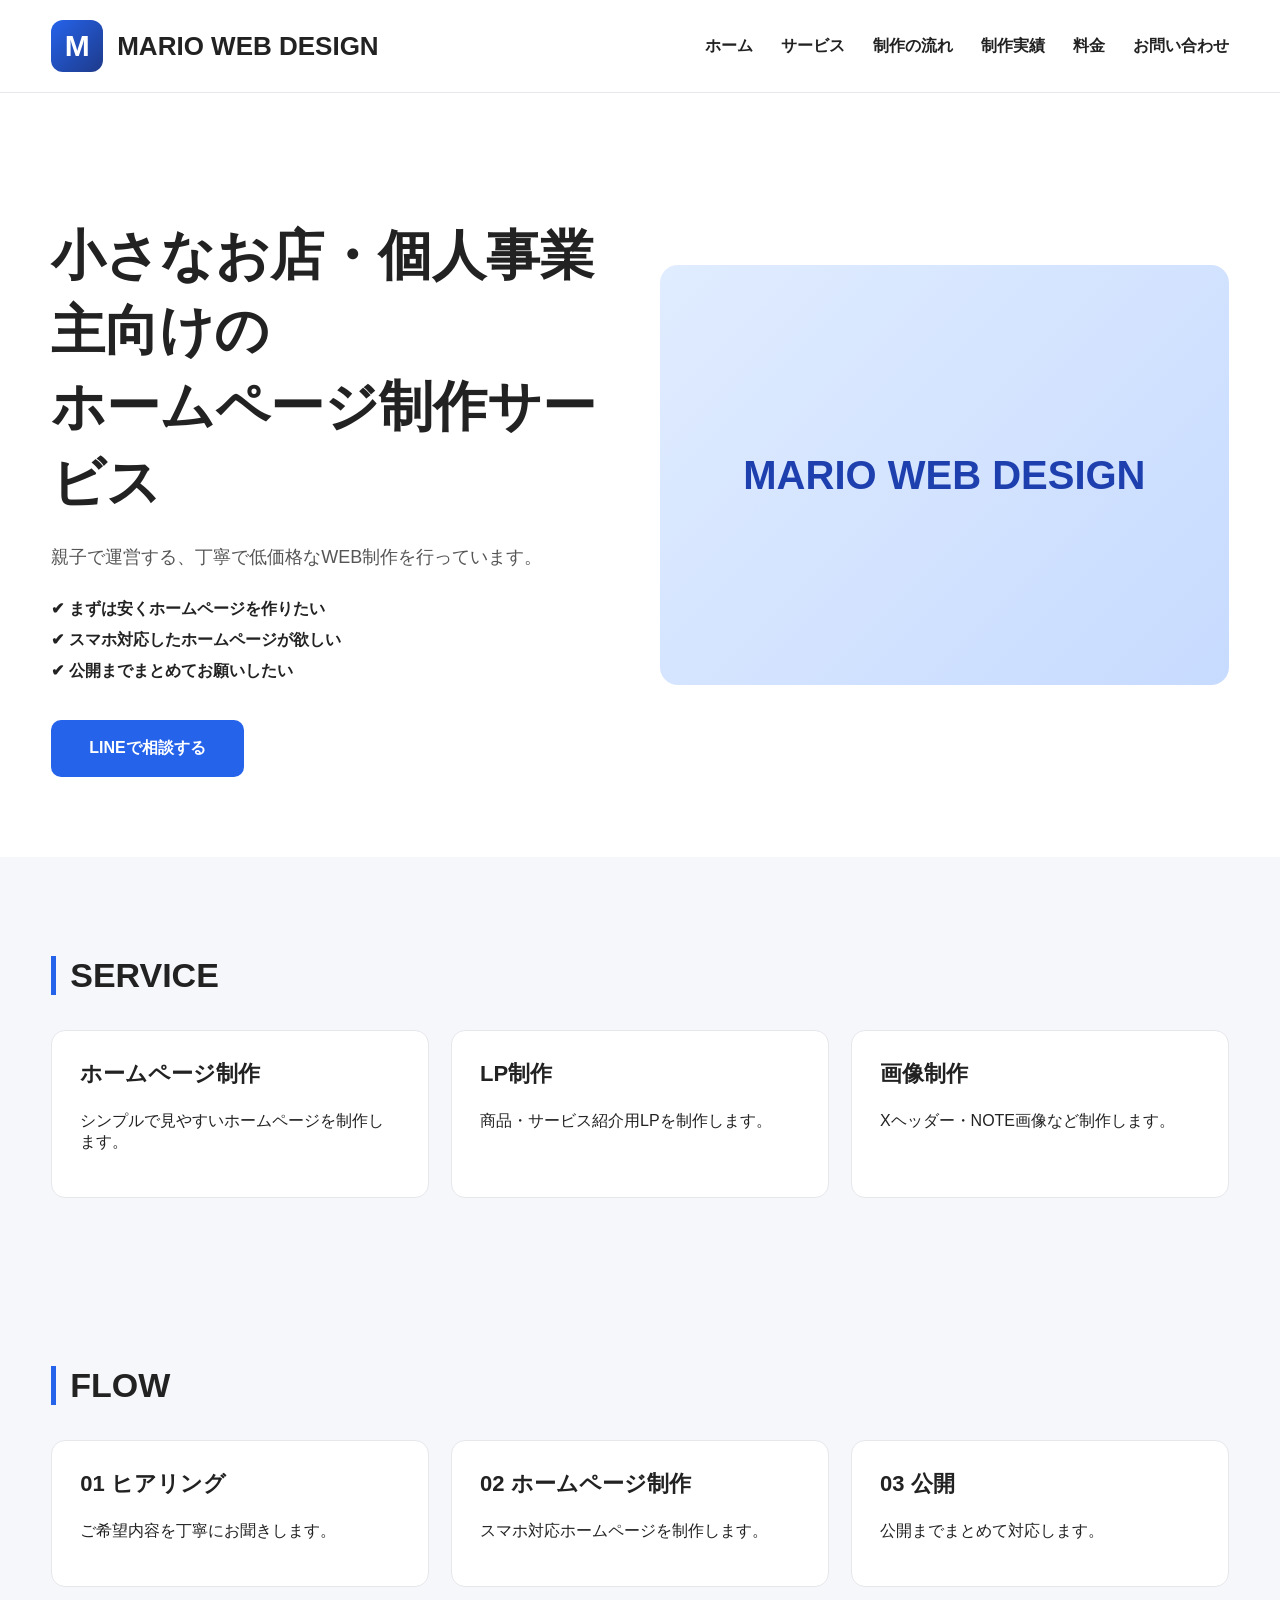
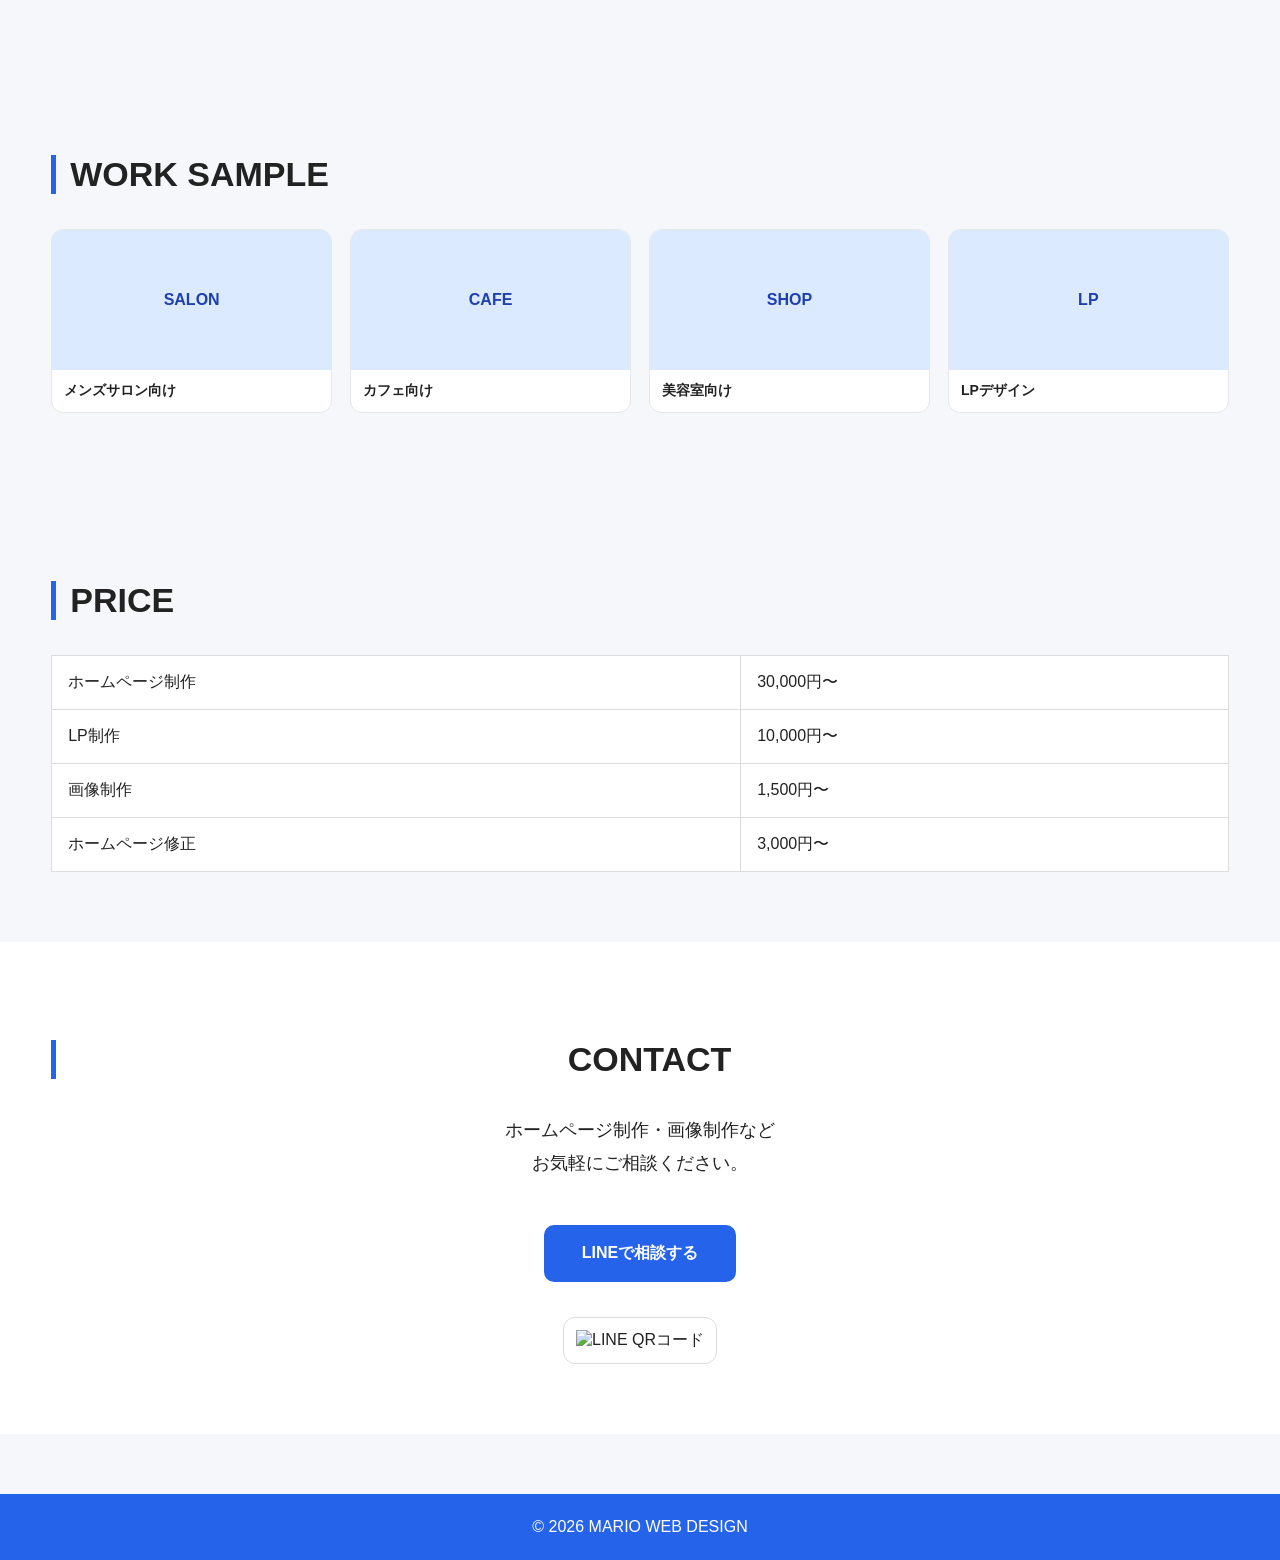
==== index.html @ 0d91ba22 "Create index.html <!DOCTYPE html> <html lang="ja"> <head> <meta charset="UTF-8"> <meta name="vie" ====
<!DOCTYPE html>
<html lang="ja">
<head>
<meta charset="UTF-8">
<meta name="viewport" content="width=device-width, initial-scale=1.0">
<title>MARIO WEB DESIGN</title>

<style>
body {
margin:0;
font-family:Arial,sans-serif;
background:#f5f7fb;
color:#222;
}

.container {
width:92%;
max-width:1200px;
margin:auto;
}

header {
background:#fff;
border-bottom:1px solid #e5e7eb;
position:sticky;
top:0;
z-index:1000;
}

.header-inner {
display:flex;
justify-content:space-between;
align-items:center;
padding:20px 0;
}

.logo {
display:flex;
align-items:center;
gap:14px;
font-size:26px;
font-weight:bold;
}

.logo-icon {
width:52px;
height:52px;
border-radius:12px;
background:linear-gradient(135deg,#2563eb,#1e3a8a);
display:flex;
align-items:center;
justify-content:center;
color:#fff;
font-size:30px;
font-weight:bold;
}

nav ul {
display:flex;
gap:28px;
list-style:none;
margin:0;
padding:0;
}

nav a {
text-decoration:none;
color:#222;
font-weight:bold;
}

.hero {
padding:80px 0;
background:#fff;
}

.hero-inner {
display:grid;
grid-template-columns:1fr 1fr;
gap:40px;
align-items:center;
}

.hero h1 {
font-size:54px;
line-height:1.4;
margin-bottom:20px;
}

.hero p {
font-size:18px;
line-height:1.9;
color:#555;
}

.check-list {
margin-top:25px;
}

.check-list div {
margin-bottom:10px;
font-weight:bold;
}

.hero-image {
height:420px;
border-radius:18px;
background:linear-gradient(135deg,#e0ecff,#c7dbff);
display:flex;
align-items:center;
justify-content:center;
font-size:40px;
font-weight:bold;
color:#1e40af;
}

.btn {
display:inline-block;
background:#2563eb;
color:#fff;
padding:18px 38px;
border-radius:10px;
text-decoration:none;
font-weight:bold;
margin-top:28px;
}

section {
padding:70px 0;
}

.section-title {
font-size:34px;
margin-bottom:35px;
border-left:5px solid #2563eb;
padding-left:14px;
}

.grid {
display:grid;
grid-template-columns:repeat(3,1fr);
gap:22px;
}

.card {
background:#fff;
border:1px solid #e5e7eb;
padding:28px;
border-radius:14px;
}

.card h3 {
margin-top:0;
font-size:22px;
}

.work-grid {
display:grid;
grid-template-columns:repeat(4,1fr);
gap:18px;
}

.work-item {
background:#fff;
border-radius:12px;
overflow:hidden;
border:1px solid #e5e7eb;
}

.work-image {
height:140px;
background:#dbeafe;
display:flex;
align-items:center;
justify-content:center;
font-weight:bold;
color:#1e40af;
}

.work-title {
padding:12px;
font-size:14px;
font-weight:bold;
}

.price-table {
width:100%;
border-collapse:collapse;
background:#fff;
}

.price-table td {
border:1px solid #ddd;
padding:16px;
}

.contact {
background:#fff;
text-align:center;
}

.contact-text {
font-size:18px;
line-height:1.8;
}

.qr-area {
margin-top:35px;
}

.qr-area img {
width:180px;
border:1px solid #ddd;
border-radius:12px;
background:#fff;
padding:12px;
}

footer {
background:#2563eb;
color:#fff;
text-align:center;
padding:24px 0;
margin-top:60px;
}

@media(max-width:768px) {

.hero-inner {
grid-template-columns:1fr;
}

.hero h1 {
font-size:38px;
}

.grid {
grid-template-columns:1fr;
}

.work-grid {
grid-template-columns:1fr 1fr;
}

nav {
display:none;
}

}
</style>
</head>

<body>

<header>
<div class="container header-inner">

<div class="logo">
<div class="logo-icon">M</div>
<div>MARIO WEB DESIGN</div>
</div>

<nav>
<ul>
<li><a href="#">ホーム</a></li>
<li><a href="#">サービス</a></li>
<li><a href="#">制作の流れ</a></li>
<li><a href="#">制作実績</a></li>
<li><a href="#">料金</a></li>
<li><a href="#">お問い合わせ</a></li>
</ul>
</nav>

</div>
</header>

<section class="hero">

<div class="container hero-inner">

<div>

<h1>
小さなお店・個人事業主向けの<br>
ホームページ制作サービス
</h1>

<p>
親子で運営する、丁寧で低価格なWEB制作を行っています。
</p>

<div class="check-list">
<div>✔ まずは安くホームページを作りたい</div>
<div>✔ スマホ対応したホームページが欲しい</div>
<div>✔ 公開までまとめてお願いしたい</div>
</div>

<a href="https://line.me/R/ti/p/@972ereuy" class="btn">
LINEで相談する
</a>

</div>

<div class="hero-image">
MARIO WEB DESIGN
</div>

</div>

</section>

<section>

<div class="container">

<h2 class="section-title">SERVICE</h2>

<div class="grid">

<div class="card">
<h3>ホームページ制作</h3>
<p>シンプルで見やすいホームページを制作します。</p>
</div>

<div class="card">
<h3>LP制作</h3>
<p>商品・サービス紹介用LPを制作します。</p>
</div>

<div class="card">
<h3>画像制作</h3>
<p>Xヘッダー・NOTE画像など制作します。</p>
</div>

</div>

</div>

</section>

<section>

<div class="container">

<h2 class="section-title">FLOW</h2>

<div class="grid">

<div class="card">
<h3>01 ヒアリング</h3>
<p>ご希望内容を丁寧にお聞きします。</p>
</div>

<div class="card">
<h3>02 ホームページ制作</h3>
<p>スマホ対応ホームページを制作します。</p>
</div>

<div class="card">
<h3>03 公開</h3>
<p>公開までまとめて対応します。</p>
</div>

</div>

</div>

</section>

<section>

<div class="container">

<h2 class="section-title">WORK SAMPLE</h2>

<div class="work-grid">

<div class="work-item">
<div class="work-image">SALON</div>
<div class="work-title">メンズサロン向け</div>
</div>

<div class="work-item">
<div class="work-image">CAFE</div>
<div class="work-title">カフェ向け</div>
</div>

<div class="work-item">
<div class="work-image">SHOP</div>
<div class="work-title">美容室向け</div>
</div>

<div class="work-item">
<div class="work-image">LP</div>
<div class="work-title">LPデザイン</div>
</div>

</div>

</div>

</section>

<section>

<div class="container">

<h2 class="section-title">PRICE</h2>

<table class="price-table">

<tr>
<td>ホームページ制作</td>
<td>30,000円〜</td>
</tr>

<tr>
<td>LP制作</td>
<td>10,000円〜</td>
</tr>

<tr>
<td>画像制作</td>
<td>1,500円〜</td>
</tr>

<tr>
<td>ホームページ修正</td>
<td>3,000円〜</td>
</tr>

</table>

</div>

</section>

<section class="contact" id="contact">

<div class="container">

<h2 class="section-title">CONTACT</h2>

<p class="contact-text">
ホームページ制作・画像制作など<br>
お気軽にご相談ください。
</p>

<a href="https://line.me/R/ti/p/@972ereuy" class="btn">
LINEで相談する
</a>

<div class="qr-area">
<img src="line-qr.jpeg" alt="LINE QRコード">
</div>

</div>

</section>

<footer>
© 2026 MARIO WEB DESIGN
</footer>
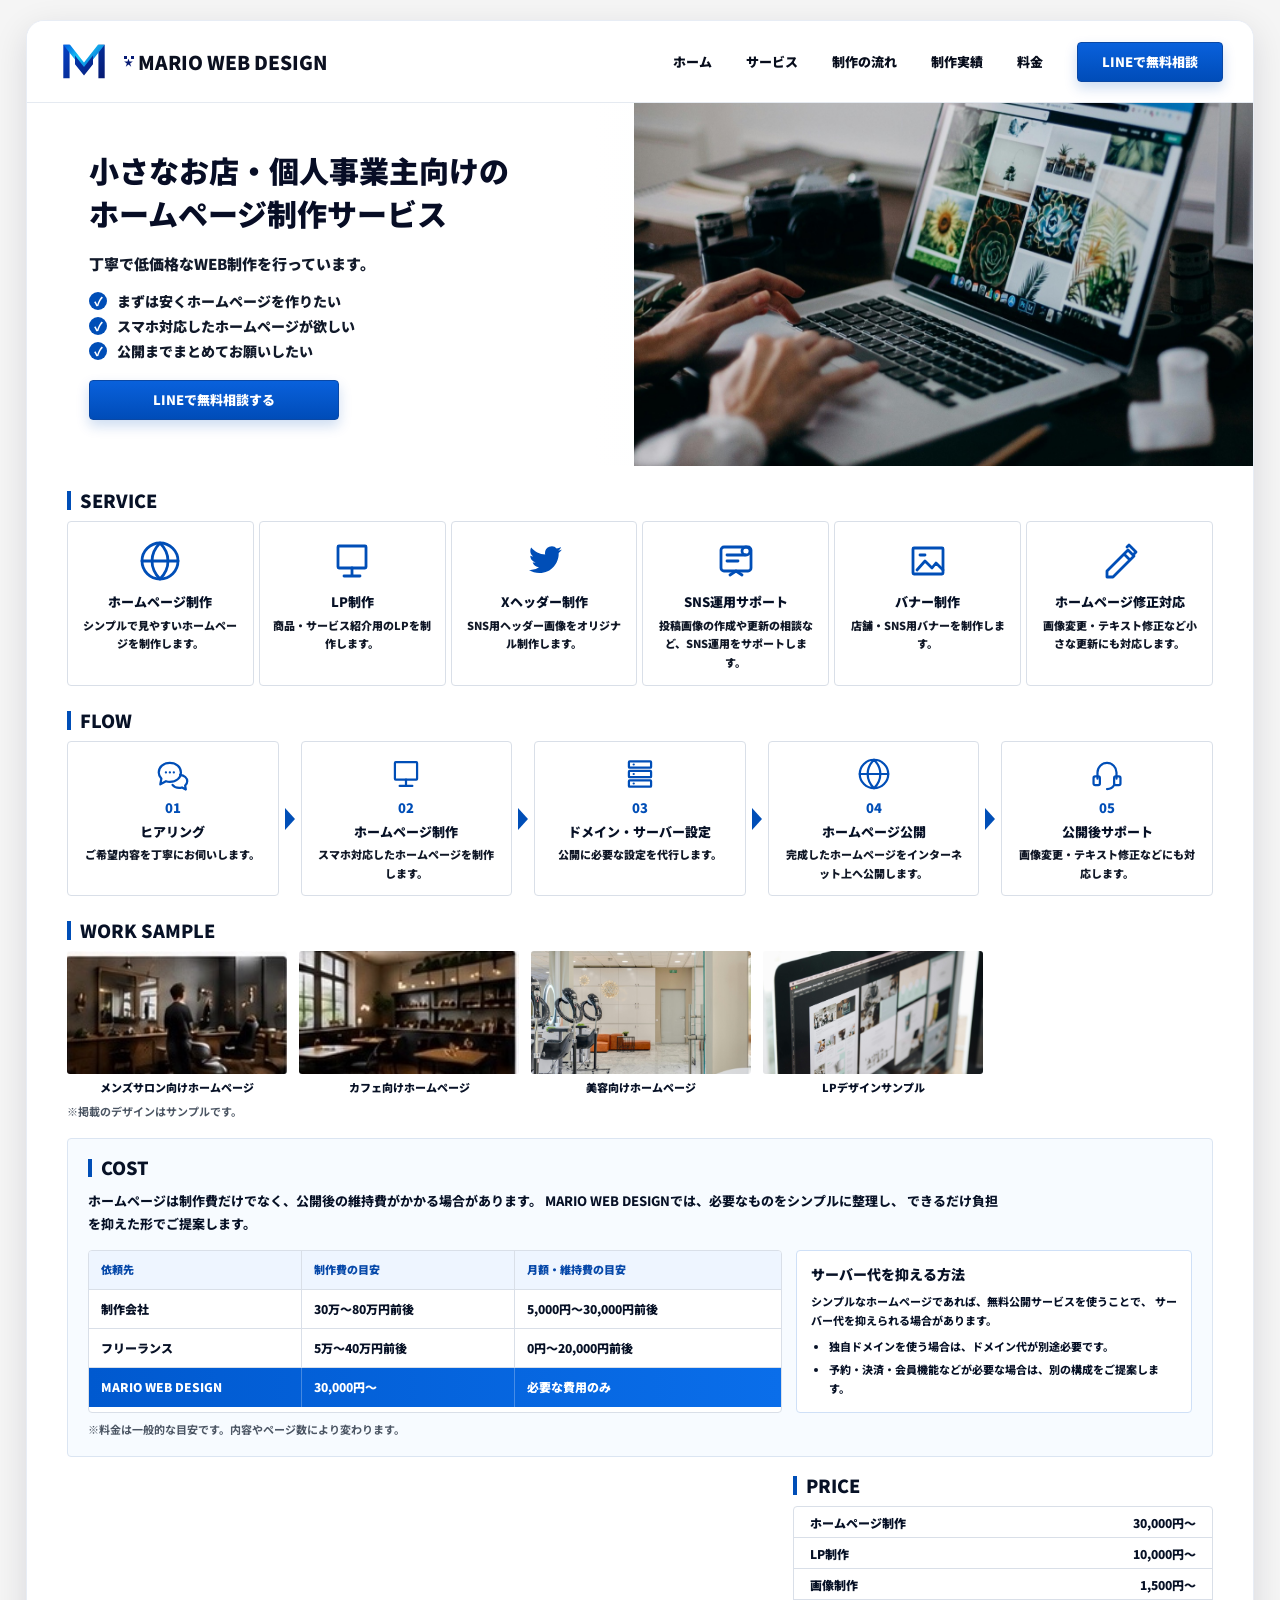
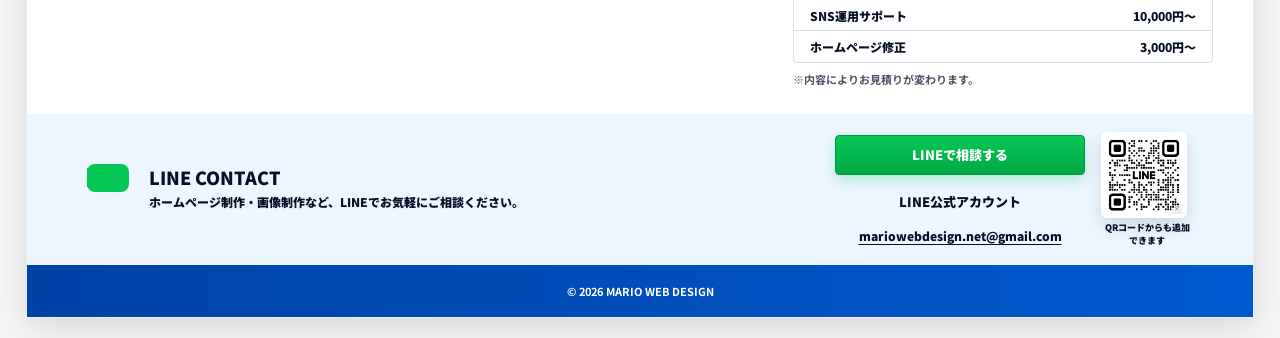
==== commit aac6431f: "Initial website for MARIO WEB DESIGN" ====
--- a/index.html
+++ b/index.html
@@ -1,463 +1,290 @@
-<!DOCTYPE html>
+<!doctype html>
 <html lang="ja">
-<head>
-<meta charset="UTF-8">
-<meta name="viewport" content="width=device-width, initial-scale=1.0">
-<title>MARIO WEB DESIGN</title>
-
-<style>
-body {
-margin:0;
-font-family:Arial,sans-serif;
-background:#f5f7fb;
-color:#222;
-}
-
-.container {
-width:92%;
-max-width:1200px;
-margin:auto;
-}
-
-header {
-background:#fff;
-border-bottom:1px solid #e5e7eb;
-position:sticky;
-top:0;
-z-index:1000;
-}
-
-.header-inner {
-display:flex;
-justify-content:space-between;
-align-items:center;
-padding:20px 0;
-}
-
-.logo {
-display:flex;
-align-items:center;
-gap:14px;
-font-size:26px;
-font-weight:bold;
-}
-
-.logo-icon {
-width:52px;
-height:52px;
-border-radius:12px;
-background:linear-gradient(135deg,#2563eb,#1e3a8a);
-display:flex;
-align-items:center;
-justify-content:center;
-color:#fff;
-font-size:30px;
-font-weight:bold;
-}
-
-nav ul {
-display:flex;
-gap:28px;
-list-style:none;
-margin:0;
-padding:0;
-}
-
-nav a {
-text-decoration:none;
-color:#222;
-font-weight:bold;
-}
-
-.hero {
-padding:80px 0;
-background:#fff;
-}
-
-.hero-inner {
-display:grid;
-grid-template-columns:1fr 1fr;
-gap:40px;
-align-items:center;
-}
-
-.hero h1 {
-font-size:54px;
-line-height:1.4;
-margin-bottom:20px;
-}
-
-.hero p {
-font-size:18px;
-line-height:1.9;
-color:#555;
-}
-
-.check-list {
-margin-top:25px;
-}
-
-.check-list div {
-margin-bottom:10px;
-font-weight:bold;
-}
-
-.hero-image {
-height:420px;
-border-radius:18px;
-background:linear-gradient(135deg,#e0ecff,#c7dbff);
-display:flex;
-align-items:center;
-justify-content:center;
-font-size:40px;
-font-weight:bold;
-color:#1e40af;
-}
-
-.btn {
-display:inline-block;
-background:#2563eb;
-color:#fff;
-padding:18px 38px;
-border-radius:10px;
-text-decoration:none;
-font-weight:bold;
-margin-top:28px;
-}
-
-section {
-padding:70px 0;
-}
-
-.section-title {
-font-size:34px;
-margin-bottom:35px;
-border-left:5px solid #2563eb;
-padding-left:14px;
-}
-
-.grid {
-display:grid;
-grid-template-columns:repeat(3,1fr);
-gap:22px;
-}
-
-.card {
-background:#fff;
-border:1px solid #e5e7eb;
-padding:28px;
-border-radius:14px;
-}
-
-.card h3 {
-margin-top:0;
-font-size:22px;
-}
-
-.work-grid {
-display:grid;
-grid-template-columns:repeat(4,1fr);
-gap:18px;
-}
-
-.work-item {
-background:#fff;
-border-radius:12px;
-overflow:hidden;
-border:1px solid #e5e7eb;
-}
-
-.work-image {
-height:140px;
-background:#dbeafe;
-display:flex;
-align-items:center;
-justify-content:center;
-font-weight:bold;
-color:#1e40af;
-}
-
-.work-title {
-padding:12px;
-font-size:14px;
-font-weight:bold;
-}
-
-.price-table {
-width:100%;
-border-collapse:collapse;
-background:#fff;
-}
-
-.price-table td {
-border:1px solid #ddd;
-padding:16px;
-}
-
-.contact {
-background:#fff;
-text-align:center;
-}
-
-.contact-text {
-font-size:18px;
-line-height:1.8;
-}
-
-.qr-area {
-margin-top:35px;
-}
-
-.qr-area img {
-width:180px;
-border:1px solid #ddd;
-border-radius:12px;
-background:#fff;
-padding:12px;
-}
-
-footer {
-background:#2563eb;
-color:#fff;
-text-align:center;
-padding:24px 0;
-margin-top:60px;
-}
-
-@media(max-width:768px) {
-
-.hero-inner {
-grid-template-columns:1fr;
-}
-
-.hero h1 {
-font-size:38px;
-}
-
-.grid {
-grid-template-columns:1fr;
-}
-
-.work-grid {
-grid-template-columns:1fr 1fr;
-}
-
-nav {
-display:none;
-}
-
-}
-</style>
-</head>
-
-<body>
-
-<header>
-<div class="container header-inner">
-
-<div class="logo">
-<div class="logo-icon">M</div>
-<div>MARIO WEB DESIGN</div>
-</div>
-
-<nav>
-<ul>
-<li><a href="#">ホーム</a></li>
-<li><a href="#">サービス</a></li>
-<li><a href="#">制作の流れ</a></li>
-<li><a href="#">制作実績</a></li>
-<li><a href="#">料金</a></li>
-<li><a href="#">お問い合わせ</a></li>
-</ul>
-</nav>
-
-</div>
-</header>
-
-<section class="hero">
-
-<div class="container hero-inner">
-
-<div>
-
-<h1>
-小さなお店・個人事業主向けの<br>
-ホームページ制作サービス
-</h1>
-
-<p>
-親子で運営する、丁寧で低価格なWEB制作を行っています。
-</p>
-
-<div class="check-list">
-<div>✔ まずは安くホームページを作りたい</div>
-<div>✔ スマホ対応したホームページが欲しい</div>
-<div>✔ 公開までまとめてお願いしたい</div>
-</div>
-
-<a href="https://line.me/R/ti/p/@972ereuy" class="btn">
-LINEで相談する
-</a>
-
-</div>
-
-<div class="hero-image">
-MARIO WEB DESIGN
-</div>
-
-</div>
-
-</section>
-
-<section>
-
-<div class="container">
-
-<h2 class="section-title">SERVICE</h2>
-
-<div class="grid">
-
-<div class="card">
-<h3>ホームページ制作</h3>
-<p>シンプルで見やすいホームページを制作します。</p>
-</div>
-
-<div class="card">
-<h3>LP制作</h3>
-<p>商品・サービス紹介用LPを制作します。</p>
-</div>
-
-<div class="card">
-<h3>画像制作</h3>
-<p>Xヘッダー・NOTE画像など制作します。</p>
-</div>
-
-</div>
-
-</div>
-
-</section>
-
-<section>
-
-<div class="container">
-
-<h2 class="section-title">FLOW</h2>
-
-<div class="grid">
-
-<div class="card">
-<h3>01 ヒアリング</h3>
-<p>ご希望内容を丁寧にお聞きします。</p>
-</div>
-
-<div class="card">
-<h3>02 ホームページ制作</h3>
-<p>スマホ対応ホームページを制作します。</p>
-</div>
-
-<div class="card">
-<h3>03 公開</h3>
-<p>公開までまとめて対応します。</p>
-</div>
-
-</div>
-
-</div>
-
-</section>
-
-<section>
-
-<div class="container">
-
-<h2 class="section-title">WORK SAMPLE</h2>
-
-<div class="work-grid">
-
-<div class="work-item">
-<div class="work-image">SALON</div>
-<div class="work-title">メンズサロン向け</div>
-</div>
-
-<div class="work-item">
-<div class="work-image">CAFE</div>
-<div class="work-title">カフェ向け</div>
-</div>
-
-<div class="work-item">
-<div class="work-image">SHOP</div>
-<div class="work-title">美容室向け</div>
-</div>
-
-<div class="work-item">
-<div class="work-image">LP</div>
-<div class="work-title">LPデザイン</div>
-</div>
-
-</div>
-
-</div>
-
-</section>
-
-<section>
-
-<div class="container">
-
-<h2 class="section-title">PRICE</h2>
-
-<table class="price-table">
-
-<tr>
-<td>ホームページ制作</td>
-<td>30,000円〜</td>
-</tr>
-
-<tr>
-<td>LP制作</td>
-<td>10,000円〜</td>
-</tr>
-
-<tr>
-<td>画像制作</td>
-<td>1,500円〜</td>
-</tr>
-
-<tr>
-<td>ホームページ修正</td>
-<td>3,000円〜</td>
-</tr>
-
-</table>
-
-</div>
-
-</section>
-
-<section class="contact" id="contact">
-
-<div class="container">
-
-<h2 class="section-title">CONTACT</h2>
-
-<p class="contact-text">
-ホームページ制作・画像制作など<br>
-お気軽にご相談ください。
-</p>
-
-<a href="https://line.me/R/ti/p/@972ereuy" class="btn">
-LINEで相談する
-</a>
-
-<div class="qr-area">
-<img src="line-qr.jpeg" alt="LINE QRコード">
-</div>
-
-</div>
-
-</section>
-
-<footer>
-© 2026 MARIO WEB DESIGN
-</footer>
+  <head>
+    <meta charset="utf-8" />
+    <meta name="viewport" content="width=device-width, initial-scale=1" />
+    <meta
+      name="description"
+      content="MARIO WEB DESIGNは、小さなお店・個人事業主向けにホームページ制作、LP制作、画像制作、修正対応を行うWEB制作サービスです。"
+    />
+    <title>MARIO WEB DESIGN | ホームページ制作サービス</title>
+    <link rel="icon" href="assets/logo/mark.svg" />
+    <link rel="preconnect" href="https://fonts.googleapis.com" />
+    <link rel="preconnect" href="https://fonts.gstatic.com" crossorigin />
+    <link
+      href="https://fonts.googleapis.com/css2?family=Noto+Sans+JP:wght@500;700;900&display=swap"
+      rel="stylesheet"
+    />
+    <link rel="stylesheet" href="style.css?v=10" />
+  </head>
+  <body>
+    <div class="page-shell">
+    <header class="site-header">
+      <a class="brand" href="#top" aria-label="MARIO WEB DESIGN ホーム">
+        <span class="brand-mark">
+          <img src="assets/logo/mark.svg" alt="" />
+        </span>
+        <span class="brand-word">
+          <span class="brand-spark" aria-hidden="true"></span>
+          <span class="brand-name">MARIO WEB DESIGN</span>
+        </span>
+      </a>
+
+      <input class="nav-toggle" type="checkbox" id="nav-toggle" aria-label="メニューを開く" />
+      <label class="nav-button" for="nav-toggle" aria-hidden="true">
+        <span></span>
+        <span></span>
+        <span></span>
+      </label>
+
+      <nav class="global-nav" aria-label="メインメニュー">
+        <a href="#top">ホーム</a>
+        <a href="#service">サービス</a>
+        <a href="#flow">制作の流れ</a>
+        <a href="#works">制作実績</a>
+        <a href="#price">料金</a>
+        <a class="nav-cta" href="#contact">LINEで無料相談</a>
+      </nav>
+    </header>
+
+    <main id="top">
+      <section class="hero" aria-labelledby="hero-title">
+        <div class="hero-copy">
+          <h1 id="hero-title">小さなお店・個人事業主向けの<br />ホームページ制作サービス</h1>
+          <p>丁寧で低価格なWEB制作を行っています。</p>
+          <ul class="check-list">
+            <li>まずは安くホームページを作りたい</li>
+            <li>スマホ対応したホームページが欲しい</li>
+            <li>公開までまとめてお願いしたい</li>
+          </ul>
+          <a class="primary-button" href="#contact">LINEで無料相談する</a>
+        </div>
+
+        <div class="hero-visual" aria-label="MARIO WEB DESIGNの作業イメージ">
+          <img
+            src="assets/hero-desk.jpg?v=4"
+            alt="ノートパソコンでホームページ制作をしている作業風景"
+          />
+        </div>
+      </section>
+
+      <section class="section" id="service" aria-labelledby="service-title">
+        <h2 id="service-title">SERVICE</h2>
+        <div class="service-grid">
+          <article class="service-card">
+            <span class="icon" aria-hidden="true">
+              <svg viewBox="0 0 48 48"><circle cx="24" cy="24" r="18"></circle><path d="M6 24h36M24 6c6 6 8 12 8 18s-2 12-8 18M24 6c-6 6-8 12-8 18s2 12 8 18"></path></svg>
+            </span>
+            <h3>ホームページ制作</h3>
+            <p>シンプルで見やすいホームページを制作します。</p>
+          </article>
+          <article class="service-card">
+            <span class="icon" aria-hidden="true">
+              <svg viewBox="0 0 48 48"><rect x="10" y="9" width="28" height="22" rx="1"></rect><path d="M24 31v8M16 39h16"></path></svg>
+            </span>
+            <h3>LP制作</h3>
+            <p>商品・サービス紹介用のLPを制作します。</p>
+          </article>
+          <article class="service-card">
+            <span class="icon icon-fill" aria-hidden="true">
+              <svg viewBox="0 0 48 48"><path d="M42 12.5c-1.2.5-2.5.9-3.9 1.1 1.4-.8 2.4-2.1 2.9-3.7-1.3.8-2.8 1.3-4.3 1.7A6.7 6.7 0 0 0 25 16.1c0 .5 0 1 .2 1.5-5.6-.3-10.6-3-14-7.1-.6 1-.9 2.1-.9 3.4 0 2.3 1.2 4.4 3 5.6-1.1 0-2.1-.3-3-.8v.1c0 3.3 2.3 6 5.4 6.6-.6.2-1.2.2-1.8.2-.4 0-.8 0-1.3-.1.9 2.7 3.4 4.6 6.4 4.7a13.5 13.5 0 0 1-8.4 2.9H9c3 1.9 6.6 3 10.4 3 12.5 0 19.3-10.3 19.3-19.3v-.9c1.3-.9 2.5-2.1 3.3-3.4Z"></path></svg>
+            </span>
+            <h3>Xヘッダー制作</h3>
+            <p>SNS用ヘッダー画像をオリジナル制作します。</p>
+          </article>
+          <article class="service-card">
+            <span class="icon" aria-hidden="true">
+              <svg viewBox="0 0 48 48"><rect x="9" y="10" width="30" height="24" rx="3"></rect><path d="M15 18h18M15 24h11M18 38l6-4 6 4"></path><circle cx="34" cy="14" r="4"></circle></svg>
+            </span>
+            <h3>SNS運用サポート</h3>
+            <p>投稿画像の作成や更新の相談など、SNS運用をサポートします。</p>
+          </article>
+          <article class="service-card">
+            <span class="icon" aria-hidden="true">
+              <svg viewBox="0 0 48 48"><rect x="9" y="11" width="30" height="26" rx="1"></rect><path d="m13 33 8-9 7 7 4-5 7 7M16 18h5"></path></svg>
+            </span>
+            <h3>バナー制作</h3>
+            <p>店舗・SNS用バナーを制作します。</p>
+          </article>
+          <article class="service-card">
+            <span class="icon" aria-hidden="true">
+              <svg viewBox="0 0 48 48"><path d="M11 34v6h6L38 19l-6-6zM28 17l6 6M31 10l2-2 7 7-2 2"></path></svg>
+            </span>
+            <h3>ホームページ修正対応</h3>
+            <p>画像変更・テキスト修正など小さな更新にも対応します。</p>
+          </article>
+        </div>
+      </section>
+
+      <section class="section" id="flow" aria-labelledby="flow-title">
+        <h2 id="flow-title">FLOW</h2>
+        <div class="flow-list">
+          <article class="flow-card">
+            <span class="flow-icon" aria-hidden="true"><svg viewBox="0 0 48 48"><path d="M20 34c8 0 14-5 14-12S28 10 20 10 6 15 6 22c0 3 1.2 5.7 3.3 7.8L8 37l7.1-3.9c1.5.6 3.1.9 4.9.9Z"></path><path d="M33 25c5.3.7 9 4.1 9 8.1 0 2.1-1 4-2.7 5.5l.9 5-4.8-2.6c-1.1.4-2.3.6-3.6.6-3.6 0-6.8-1.5-8.4-3.8"></path><path d="M15 22h.1M20 22h.1M25 22h.1"></path></svg></span>
+            <span class="step">01</span>
+            <h3>ヒアリング</h3>
+            <p>ご希望内容を丁寧にお伺いします。</p>
+          </article>
+          <article class="flow-card">
+            <span class="flow-icon" aria-hidden="true"><svg viewBox="0 0 48 48"><rect x="10" y="9" width="28" height="22" rx="1"></rect><path d="M24 31v8M16 39h16"></path></svg></span>
+            <span class="step">02</span>
+            <h3>ホームページ制作</h3>
+            <p>スマホ対応したホームページを制作します。</p>
+          </article>
+          <article class="flow-card">
+            <span class="flow-icon" aria-hidden="true"><svg viewBox="0 0 48 48"><rect x="10" y="8" width="28" height="8" rx="1"></rect><rect x="10" y="20" width="28" height="8" rx="1"></rect><rect x="10" y="32" width="28" height="8" rx="1"></rect><path d="M16 12h.1M16 24h.1M16 36h.1"></path></svg></span>
+            <span class="step">03</span>
+            <h3>ドメイン・サーバー設定</h3>
+            <p>公開に必要な設定を代行します。</p>
+          </article>
+          <article class="flow-card">
+            <span class="flow-icon" aria-hidden="true"><svg viewBox="0 0 48 48"><circle cx="24" cy="24" r="18"></circle><path d="M6 24h36M24 6c6 6 8 12 8 18s-2 12-8 18M24 6c-6 6-8 12-8 18s2 12 8 18"></path></svg></span>
+            <span class="step">04</span>
+            <h3>ホームページ公開</h3>
+            <p>完成したホームページをインターネット上へ公開します。</p>
+          </article>
+          <article class="flow-card">
+            <span class="flow-icon" aria-hidden="true"><svg viewBox="0 0 48 48"><path d="M12 30v-8a12 12 0 0 1 24 0v8"></path><rect x="7" y="27" width="8" height="11" rx="2"></rect><rect x="33" y="27" width="8" height="11" rx="2"></rect><path d="M33 38c-2 4-5.2 5-9 5"></path></svg></span>
+            <span class="step">05</span>
+            <h3>公開後サポート</h3>
+            <p>画像変更・テキスト修正などにも対応します。</p>
+          </article>
+        </div>
+      </section>
+
+      <section class="section section-split" id="works" aria-labelledby="works-title">
+        <div>
+          <h2 id="works-title">WORK SAMPLE</h2>
+          <div class="work-grid">
+            <figure>
+              <img
+                src="assets/work-salon.jpg?v=2"
+                alt="落ち着いた雰囲気のサロン店内"
+              />
+              <figcaption>メンズサロン向けホームページ</figcaption>
+            </figure>
+            <figure>
+              <img
+                src="assets/work-cafe.jpg?v=3"
+                alt="カフェのテーブルと店内"
+              />
+              <figcaption>カフェ向けホームページ</figcaption>
+            </figure>
+            <figure>
+              <img
+                src="assets/work-beauty.jpg?v=4"
+                alt="美容室の明るい店内"
+              />
+              <figcaption>美容向けホームページ</figcaption>
+            </figure>
+            <figure>
+              <img
+                src="assets/work-lp.jpg?v=3"
+                alt="ノートパソコンで表示されたWEBデザイン"
+              />
+              <figcaption>LPデザインサンプル</figcaption>
+            </figure>
+          </div>
+          <p class="note">※掲載のデザインはサンプルです。</p>
+        </div>
+
+        <div class="cost-panel" id="cost" aria-labelledby="cost-title">
+          <div class="cost-heading">
+            <h2 id="cost-title">COST</h2>
+            <p>
+              ホームページは制作費だけでなく、公開後の維持費がかかる場合があります。
+              MARIO WEB DESIGNでは、必要なものをシンプルに整理し、
+              できるだけ負担を抑えた形でご提案します。
+            </p>
+          </div>
+
+          <div class="cost-content">
+            <div class="cost-table" aria-label="ホームページ制作費と維持費の比較">
+              <div class="cost-row cost-row-head">
+                <span>依頼先</span>
+                <span>制作費の目安</span>
+                <span>月額・維持費の目安</span>
+              </div>
+              <div class="cost-row">
+                <span>制作会社</span>
+                <span>30万〜80万円前後</span>
+                <span>5,000円〜30,000円前後</span>
+              </div>
+              <div class="cost-row">
+                <span>フリーランス</span>
+                <span>5万〜40万円前後</span>
+                <span>0円〜20,000円前後</span>
+              </div>
+              <div class="cost-row is-highlight">
+                <span>MARIO WEB DESIGN</span>
+                <span>30,000円〜</span>
+                <span>必要な費用のみ</span>
+              </div>
+            </div>
+
+            <div class="cost-info">
+              <h3>サーバー代を抑える方法</h3>
+              <p>
+                シンプルなホームページであれば、無料公開サービスを使うことで、
+                サーバー代を抑えられる場合があります。
+              </p>
+              <ul>
+                <li>独自ドメインを使う場合は、ドメイン代が別途必要です。</li>
+                <li>予約・決済・会員機能などが必要な場合は、別の構成をご提案します。</li>
+              </ul>
+            </div>
+          </div>
+          <p class="note">※料金は一般的な目安です。内容やページ数により変わります。</p>
+        </div>
+
+        <aside class="price-panel" id="price" aria-labelledby="price-title">
+          <h2 id="price-title">PRICE</h2>
+          <dl class="price-list">
+            <div>
+              <dt>ホームページ制作</dt>
+              <dd>30,000円〜</dd>
+            </div>
+            <div>
+              <dt>LP制作</dt>
+              <dd>10,000円〜</dd>
+            </div>
+            <div>
+              <dt>画像制作</dt>
+              <dd>1,500円〜</dd>
+            </div>
+            <div>
+              <dt>SNS運用サポート</dt>
+              <dd>10,000円〜</dd>
+            </div>
+            <div>
+              <dt>ホームページ修正</dt>
+              <dd>3,000円〜</dd>
+            </div>
+          </dl>
+          <p class="note">※内容によりお見積りが変わります。</p>
+        </aside>
+      </section>
+
+      <section class="contact" id="contact" aria-labelledby="contact-title">
+        <div>
+          <h2 id="contact-title">LINE CONTACT</h2>
+          <p>ホームページ制作・画像制作など、LINEでお気軽にご相談ください。</p>
+        </div>
+        <div class="contact-actions">
+          <a class="primary-button line-button" href="https://lin.ee/zJDtstC">LINEで相談する</a>
+          <span>LINE公式アカウント</span>
+          <a class="mail-link" href="mailto:mariowebdesign.net@gmail.com">mariowebdesign.net@gmail.com</a>
+          <figure class="line-qr">
+            <img src="assets/line-qr.jpg" alt="MARIO WEB DESIGN LINE公式アカウントのQRコード" />
+            <figcaption>QRコードからも追加できます</figcaption>
+          </figure>
+        </div>
+      </section>
+    </main>
+
+    <footer class="site-footer">
+      <small>&copy; 2026 MARIO WEB DESIGN</small>
+    </footer>
+    </div>
+  </body>
+</html>
--- a/style.css
+++ b/style.css
@@ -0,0 +1,1072 @@
+:root {
+  --blue: #004eb7;
+  --blue-light: #eef5ff;
+  --navy: #070d25;
+  --text: #071126;
+  --muted: #4a5363;
+  --line: #d9dfe8;
+  --white: #ffffff;
+}
+
+* {
+  box-sizing: border-box;
+}
+
+html {
+  scroll-behavior: smooth;
+}
+
+body {
+  margin: 0;
+  color: var(--text);
+  background: #f5f5f5;
+  font-family: "Noto Sans JP", system-ui, -apple-system, BlinkMacSystemFont, sans-serif;
+  font-size: 15px;
+  font-weight: 700;
+  letter-spacing: 0;
+  line-height: 1.65;
+}
+
+img,
+svg {
+  display: block;
+}
+
+img {
+  max-width: 100%;
+}
+
+a {
+  color: inherit;
+  text-decoration: none;
+}
+
+.page-shell {
+  width: min(1228px, calc(100% - 36px));
+  margin: 20px auto;
+  overflow: hidden;
+  background: var(--white);
+  border: 1px solid #e8edf5;
+  border-radius: 18px 18px 0 0;
+  box-shadow: 0 10px 34px rgba(7, 17, 38, 0.12);
+}
+
+.site-header {
+  position: sticky;
+  top: 0;
+  z-index: 20;
+  display: flex;
+  align-items: center;
+  justify-content: space-between;
+  height: 82px;
+  padding: 0 30px;
+  background: rgba(255, 255, 255, 0.97);
+  border-bottom: 1px solid #e5eaf1;
+}
+
+.brand {
+  display: inline-flex;
+  align-items: center;
+  gap: 12px;
+  min-width: 0;
+}
+
+.brand-mark {
+  width: 54px;
+  height: 42px;
+  overflow: hidden;
+  background: var(--white);
+}
+
+.brand-mark img {
+  width: 100%;
+  height: 100%;
+  object-fit: contain;
+}
+
+.brand-word {
+  display: inline-flex;
+  align-items: center;
+  gap: 4px;
+  min-width: 0;
+}
+
+.brand-spark {
+  position: relative;
+  width: 11px;
+  height: 16px;
+  flex: 0 0 11px;
+  color: #071b75;
+}
+
+.brand-spark::before {
+  position: absolute;
+  top: 2px;
+  left: 1px;
+  width: 10px;
+  height: 3px;
+  background:
+    linear-gradient(currentColor, currentColor) 0 0 / 3px 3px no-repeat,
+    linear-gradient(currentColor, currentColor) 7px 0 / 3px 3px no-repeat;
+  content: "";
+}
+
+.brand-spark::after {
+  position: absolute;
+  bottom: 2px;
+  left: 1px;
+  width: 9px;
+  height: 9px;
+  background: currentColor;
+  clip-path: polygon(50% 0, 61% 34%, 98% 34%, 68% 55%, 80% 91%, 50% 68%, 20% 91%, 32% 55%, 2% 34%, 39% 34%);
+  content: "";
+}
+
+.brand-name {
+  color: #0b1020;
+  font-size: 19px;
+  font-weight: 900;
+  white-space: nowrap;
+}
+
+.global-nav {
+  display: flex;
+  align-items: center;
+  gap: 34px;
+  color: #070d1c;
+  font-size: 13px;
+  font-weight: 900;
+}
+
+.global-nav a:hover {
+  color: var(--blue);
+}
+
+.nav-cta,
+.primary-button {
+  display: inline-flex;
+  align-items: center;
+  justify-content: center;
+  height: 40px;
+  padding: 0 24px;
+  color: var(--white);
+  background: linear-gradient(180deg, #0961dc, #004cb8);
+  border: 1px solid #0a48a5;
+  border-radius: 4px;
+  box-shadow: 0 6px 13px rgba(0, 78, 183, 0.2);
+  font-size: 13px;
+  font-weight: 900;
+}
+
+.line-button {
+  background: linear-gradient(180deg, #06c755, #00a943);
+  border-color: #009b3d;
+  box-shadow: 0 6px 13px rgba(6, 199, 85, 0.24);
+}
+
+.primary-button {
+  width: 250px;
+}
+
+.nav-toggle,
+.nav-button {
+  display: none;
+}
+
+.hero {
+  display: grid;
+  grid-template-columns: 49.5% 50.5%;
+  min-height: 350px;
+  background: linear-gradient(90deg, #ffffff 0%, #ffffff 46%, #f7fbff 100%);
+}
+
+.hero-copy {
+  display: flex;
+  flex-direction: column;
+  justify-content: center;
+  padding: 42px 34px 42px 62px;
+}
+
+.hero h1 {
+  margin: 0;
+  color: var(--navy);
+  font-size: 30px;
+  font-weight: 900;
+  line-height: 1.45;
+}
+
+.hero p {
+  margin: 16px 0 14px;
+  color: #121a2a;
+  font-size: 15px;
+  font-weight: 900;
+}
+
+.check-list {
+  display: grid;
+  gap: 4px;
+  margin: 0 0 18px;
+  padding: 0;
+  color: #121a2a;
+  font-size: 14px;
+  font-weight: 900;
+  line-height: 1.5;
+  list-style: none;
+}
+
+.check-list li {
+  position: relative;
+  padding-left: 28px;
+}
+
+.check-list li::before {
+  position: absolute;
+  top: 0.13em;
+  left: 0;
+  display: grid;
+  place-items: center;
+  width: 18px;
+  height: 18px;
+  color: var(--white);
+  background: var(--blue);
+  border-radius: 50%;
+  content: "✓";
+  font-size: 12px;
+  line-height: 1;
+}
+
+.hero-visual {
+  position: relative;
+  min-height: 350px;
+}
+
+.hero-visual img {
+  width: 100%;
+  height: 100%;
+  object-fit: cover;
+  object-position: center;
+}
+
+.section {
+  padding: 24px 40px 0;
+}
+
+.section h2,
+.contact h2 {
+  position: relative;
+  margin: 0 0 10px;
+  padding-left: 13px;
+  color: #071126;
+  font-size: 18px;
+  font-weight: 900;
+  line-height: 1.2;
+}
+
+.section h2::before,
+.contact h2::before {
+  position: absolute;
+  top: 0.08em;
+  bottom: 0.08em;
+  left: 0;
+  width: 4px;
+  background: var(--blue);
+  content: "";
+}
+
+.service-grid {
+  display: grid;
+  grid-template-columns: repeat(6, 1fr);
+  gap: 5px;
+}
+
+.service-card,
+.flow-card {
+  display: grid;
+  align-content: start;
+  justify-items: center;
+  text-align: center;
+  background: var(--white);
+  border: 1px solid var(--line);
+  border-radius: 4px;
+}
+
+.service-card {
+  min-height: 146px;
+  padding: 15px 13px 13px;
+}
+
+.icon,
+.flow-icon {
+  display: grid;
+  place-items: center;
+  color: var(--blue);
+}
+
+.icon {
+  width: 48px;
+  height: 48px;
+  margin-bottom: 4px;
+}
+
+.icon svg,
+.flow-icon svg {
+  width: 100%;
+  height: 100%;
+  fill: none;
+  stroke: currentColor;
+  stroke-linecap: round;
+  stroke-linejoin: round;
+  stroke-width: 2.8;
+}
+
+.icon-fill svg {
+  fill: currentColor;
+  stroke: none;
+}
+
+.service-card h3,
+.flow-card h3 {
+  margin: 4px 0 5px;
+  color: #071126;
+  font-size: 13px;
+  font-weight: 900;
+  line-height: 1.35;
+}
+
+.service-card p,
+.flow-card p {
+  margin: 0;
+  color: #111827;
+  font-size: 11px;
+  font-weight: 900;
+  line-height: 1.7;
+}
+
+.flow-list {
+  display: grid;
+  grid-template-columns: repeat(5, 1fr);
+  gap: 22px;
+}
+
+.flow-card {
+  position: relative;
+  min-height: 142px;
+  padding: 13px 14px 12px;
+}
+
+.flow-card:not(:last-child)::after {
+  position: absolute;
+  top: 50%;
+  right: -17px;
+  width: 0;
+  height: 0;
+  border-top: 11px solid transparent;
+  border-bottom: 11px solid transparent;
+  border-left: 10px solid var(--blue);
+  content: "";
+  transform: translateY(-50%);
+}
+
+.flow-icon {
+  width: 38px;
+  height: 38px;
+  margin-bottom: 4px;
+}
+
+.step {
+  color: var(--blue);
+  font-size: 13px;
+  font-weight: 900;
+}
+
+.section-split {
+  display: grid;
+  grid-template-columns: 1fr;
+  gap: 18px;
+  align-items: start;
+  padding-bottom: 26px;
+}
+
+.section-split > * {
+  min-width: 0;
+}
+
+.work-grid {
+  display: grid;
+  grid-template-columns: repeat(4, minmax(0, 220px));
+  gap: 12px;
+  justify-content: start;
+  max-width: 100%;
+  overflow: hidden;
+}
+
+.work-grid figure {
+  margin: 0;
+  min-width: 0;
+  overflow: hidden;
+}
+
+.work-grid img {
+  display: block;
+  width: 100%;
+  aspect-ratio: 1.8 / 1;
+  object-fit: cover;
+  border-radius: 3px;
+}
+
+.work-grid figcaption {
+  margin-top: 6px;
+  color: #071126;
+  font-size: 11px;
+  font-weight: 900;
+  line-height: 1.4;
+  text-align: center;
+}
+
+.price-panel {
+  width: min(420px, 100%);
+  justify-self: end;
+}
+
+.cost-panel {
+  width: 100%;
+  padding: 18px 20px;
+  background: #f7fbff;
+  border: 1px solid #dbe5f2;
+  border-radius: 4px;
+}
+
+.cost-heading {
+  display: block;
+}
+
+.cost-heading p {
+  max-width: 920px;
+  margin: 8px 0 0;
+  color: #071126;
+  font-size: 13px;
+  font-weight: 800;
+  line-height: 1.8;
+}
+
+.cost-content {
+  display: grid;
+  grid-template-columns: minmax(0, 1.4fr) minmax(240px, 0.8fr);
+  gap: 14px;
+  margin-top: 14px;
+}
+
+.cost-table {
+  overflow: hidden;
+  background: var(--white);
+  border: 1px solid var(--line);
+  border-radius: 4px;
+}
+
+.cost-row {
+  display: grid;
+  grid-template-columns: 1fr 1fr 1.25fr;
+  min-height: 39px;
+  border-bottom: 1px solid var(--line);
+}
+
+.cost-row:last-child {
+  border-bottom: 0;
+}
+
+.cost-row span {
+  display: flex;
+  align-items: center;
+  padding: 8px 12px;
+  color: #071126;
+  font-size: 12px;
+  font-weight: 900;
+  line-height: 1.45;
+  border-right: 1px solid var(--line);
+}
+
+.cost-row span:last-child {
+  border-right: 0;
+}
+
+.cost-row-head {
+  background: #eef5ff;
+}
+
+.cost-row-head span {
+  color: #0648a9;
+  font-size: 11px;
+}
+
+.cost-row.is-highlight {
+  background: linear-gradient(90deg, #0059cf, #0a6eea);
+}
+
+.cost-row.is-highlight span {
+  color: var(--white);
+  border-color: rgba(255, 255, 255, 0.26);
+}
+
+.cost-info {
+  padding: 14px;
+  background: var(--white);
+  border: 1px solid #cfe0f7;
+  border-radius: 4px;
+}
+
+.cost-info h3 {
+  margin: 0 0 8px;
+  color: #071126;
+  font-size: 14px;
+  font-weight: 900;
+  line-height: 1.4;
+}
+
+.cost-info p,
+.cost-info li {
+  color: #071126;
+  font-size: 11px;
+  font-weight: 800;
+  line-height: 1.7;
+}
+
+.cost-info p {
+  margin: 0 0 8px;
+}
+
+.cost-info ul {
+  display: grid;
+  gap: 4px;
+  margin: 0;
+  padding-left: 1.2em;
+}
+
+.note {
+  margin: 7px 0 0;
+  color: #4b5563;
+  font-size: 11px;
+  font-weight: 700;
+}
+
+.price-list {
+  margin: 0;
+  overflow: hidden;
+  background: var(--white);
+  border: 1px solid var(--line);
+  border-radius: 4px;
+}
+
+.price-list div {
+  display: flex;
+  align-items: center;
+  justify-content: space-between;
+  gap: 14px;
+  min-height: 31px;
+  padding: 5px 16px;
+  border-bottom: 1px solid var(--line);
+}
+
+.price-list div:last-child {
+  border-bottom: 0;
+}
+
+.price-list dt,
+.price-list dd {
+  margin: 0;
+  color: #071126;
+  font-size: 12px;
+  font-weight: 900;
+  line-height: 1.45;
+}
+
+.price-list dd {
+  white-space: nowrap;
+}
+
+.contact {
+  display: grid;
+  grid-template-columns: 1fr 360px;
+  align-items: center;
+  gap: 40px;
+  min-height: 150px;
+  padding: 18px 60px;
+  background: #edf5ff;
+}
+
+.contact h2 {
+  margin-bottom: 4px;
+  padding-left: 62px;
+}
+
+.contact h2::after {
+  position: absolute;
+  top: 50%;
+  left: 0;
+  width: 42px;
+  height: 28px;
+  background: #06c755;
+  border-radius: 8px;
+  content: "";
+  transform: translateY(-50%);
+}
+
+.contact h2::before {
+  background: #06c755;
+}
+
+.contact h2 span {
+  color: #06c755;
+}
+
+.contact p {
+  margin: 0;
+  padding-left: 62px;
+  color: #071126;
+  font-size: 12px;
+  font-weight: 900;
+}
+
+.contact-actions {
+  display: grid;
+  grid-template-columns: minmax(170px, 1fr) 92px;
+  gap: 10px 14px;
+  align-items: center;
+  justify-items: center;
+}
+
+.contact-actions span {
+  color: #071126;
+  font-size: 13px;
+  font-weight: 900;
+}
+
+.contact-actions .primary-button,
+.contact-actions span,
+.mail-link {
+  grid-column: 1;
+}
+
+.mail-link {
+  color: #071126;
+  font-size: 12px;
+  font-weight: 900;
+  line-height: 1.35;
+  text-decoration: underline;
+  text-underline-offset: 3px;
+}
+
+.line-qr {
+  grid-column: 2;
+  grid-row: 1 / 4;
+  margin: 0;
+  text-align: center;
+}
+
+.line-qr img {
+  width: 86px;
+  aspect-ratio: 1;
+  object-fit: cover;
+  object-position: center;
+  border: 4px solid var(--white);
+  border-radius: 6px;
+  box-shadow: 0 8px 18px rgba(7, 17, 38, 0.12);
+}
+
+.line-qr figcaption {
+  margin-top: 4px;
+  color: #071126;
+  font-size: 9px;
+  font-weight: 900;
+  line-height: 1.35;
+}
+
+.site-footer {
+  display: grid;
+  place-items: center;
+  min-height: 52px;
+  color: var(--white);
+  background: linear-gradient(90deg, #0042a6, #0059cf);
+}
+
+.site-footer small {
+  font-size: 11px;
+  font-weight: 700;
+}
+
+@media (max-width: 1080px) {
+  .global-nav {
+    gap: 18px;
+    font-size: 12px;
+  }
+
+  .section {
+    padding-right: 28px;
+    padding-left: 28px;
+  }
+
+  .service-grid {
+    grid-template-columns: repeat(3, 1fr);
+  }
+
+  .flow-list {
+    grid-template-columns: repeat(3, 1fr);
+  }
+
+  .flow-card:not(:last-child)::after {
+    display: none;
+  }
+}
+
+@media (max-width: 820px) {
+  body {
+    background: var(--white);
+  }
+
+  .page-shell {
+    width: 100%;
+    margin: 0;
+    border: 0;
+    border-radius: 0;
+    box-shadow: none;
+  }
+
+  .site-header {
+    height: 76px;
+    padding: 0 20px;
+  }
+
+  .brand-mark {
+    width: 40px;
+    height: 32px;
+  }
+
+  .brand-name {
+    font-size: 14px;
+  }
+
+  .brand-word {
+    gap: 3px;
+  }
+
+  .brand-spark {
+    width: 9px;
+    height: 13px;
+    flex-basis: 9px;
+  }
+
+  .brand-spark::before {
+    top: 2px;
+    left: 1px;
+    width: 8px;
+    height: 3px;
+    background:
+      linear-gradient(currentColor, currentColor) 0 0 / 2.5px 2.5px no-repeat,
+      linear-gradient(currentColor, currentColor) 6px 0 / 2.5px 2.5px no-repeat;
+  }
+
+  .brand-spark::after {
+    bottom: 2px;
+    left: 1px;
+    width: 7px;
+    height: 7px;
+  }
+
+  .nav-button {
+    display: grid;
+    gap: 6px;
+    width: 38px;
+    padding: 7px 4px;
+    cursor: pointer;
+  }
+
+  .nav-button span {
+    display: block;
+    height: 3px;
+    background: #071126;
+    border-radius: 999px;
+  }
+
+  .global-nav {
+    position: absolute;
+    top: 76px;
+    right: 0;
+    left: 0;
+    display: none;
+    flex-direction: column;
+    align-items: stretch;
+    gap: 0;
+    padding: 10px 20px 18px;
+    background: var(--white);
+    border-bottom: 1px solid var(--line);
+    box-shadow: 0 16px 24px rgba(7, 17, 38, 0.08);
+  }
+
+  .global-nav a {
+    padding: 10px 0;
+    border-bottom: 1px solid #eef2f7;
+  }
+
+  .global-nav .nav-cta {
+    margin-top: 10px;
+    border-bottom: 0;
+  }
+
+  .nav-toggle:checked ~ .global-nav {
+    display: flex;
+  }
+
+  .hero {
+    grid-template-columns: 1fr;
+    min-height: auto;
+    background: linear-gradient(180deg, #ffffff 0%, #f7fbff 100%);
+  }
+
+  .hero-copy {
+    padding: 26px 22px 16px;
+  }
+
+  .hero h1 {
+    font-size: 23px;
+    line-height: 1.45;
+  }
+
+  .hero p {
+    margin-top: 12px;
+    font-size: 13px;
+  }
+
+  .check-list {
+    font-size: 12px;
+  }
+
+  .hero-visual {
+    position: relative;
+    min-height: 108px;
+    margin: 0 22px 16px;
+    overflow: hidden;
+    border-radius: 2px;
+  }
+
+  .section {
+    padding: 16px 14px 0;
+  }
+
+  .section h2,
+  .contact h2 {
+    font-size: 15px;
+  }
+
+  .service-grid {
+    grid-template-columns: repeat(2, 1fr);
+    gap: 6px;
+  }
+
+  .service-card {
+    grid-template-columns: 40px 1fr;
+    align-items: center;
+    justify-items: start;
+    min-height: 62px;
+    padding: 10px 12px;
+    text-align: left;
+  }
+
+  .icon {
+    width: 28px;
+    height: 28px;
+    margin: 0;
+  }
+
+  .service-card h3 {
+    margin: 0;
+    font-size: 11px;
+  }
+
+  .service-card p {
+    display: none;
+  }
+
+  .flow-list {
+    display: flex;
+    gap: 8px;
+    overflow-x: auto;
+    padding-bottom: 2px;
+  }
+
+  .flow-card {
+    flex: 0 0 150px;
+    min-height: 110px;
+    padding: 10px;
+  }
+
+  .flow-icon {
+    width: 28px;
+    height: 28px;
+  }
+
+  .flow-card h3 {
+    font-size: 11px;
+  }
+
+  .flow-card p {
+    font-size: 10px;
+  }
+
+  .section-split {
+    grid-template-columns: 1fr;
+    gap: 16px;
+    padding-bottom: 18px;
+  }
+
+  .work-grid {
+    grid-template-columns: repeat(2, minmax(0, 1fr));
+    gap: 6px;
+    max-width: 100%;
+    overflow-x: visible;
+  }
+
+  .work-grid img {
+    min-width: 0;
+  }
+
+  .work-grid figcaption {
+    font-size: 10px;
+  }
+
+  .cost-panel {
+    padding: 14px;
+  }
+
+  .cost-content {
+    grid-template-columns: 1fr;
+    gap: 10px;
+  }
+
+  .cost-heading p {
+    font-size: 12px;
+    line-height: 1.75;
+  }
+
+  .cost-row,
+  .cost-row-head {
+    grid-template-columns: 1fr;
+  }
+
+  .cost-row-head {
+    display: none;
+  }
+
+  .cost-row {
+    gap: 0;
+    padding: 10px 12px;
+  }
+
+  .cost-row span {
+    padding: 3px 0;
+    border-right: 0;
+    font-size: 12px;
+  }
+
+  .cost-row span:first-child {
+    font-size: 13px;
+  }
+
+  .cost-row span:nth-child(2)::before {
+    content: "制作費: ";
+    color: #4b5563;
+    font-size: 11px;
+  }
+
+  .cost-row span:nth-child(3)::before {
+    content: "月額・維持費: ";
+    color: #4b5563;
+    font-size: 11px;
+  }
+
+  .cost-row.is-highlight span:nth-child(2)::before,
+  .cost-row.is-highlight span:nth-child(3)::before {
+    color: rgba(255, 255, 255, 0.76);
+  }
+
+  .cost-info {
+    padding: 12px;
+  }
+
+  .price-list dt,
+  .price-list dd {
+    font-size: 12px;
+  }
+
+  .price-list div {
+    padding: 8px 12px;
+  }
+
+  .contact {
+    grid-template-columns: 1fr;
+    gap: 18px;
+    padding: 20px 16px;
+    color: var(--white);
+    background: linear-gradient(135deg, #0042a6, #0059cf);
+  }
+
+  .contact h2,
+  .contact p,
+  .contact-actions span,
+  .mail-link {
+    color: var(--white);
+  }
+
+  .contact h2,
+  .contact p {
+    padding-left: 0;
+  }
+
+  .contact h2::before {
+    background: var(--white);
+  }
+
+  .contact h2::after {
+    display: none;
+  }
+
+  .contact .primary-button {
+    width: 100%;
+  }
+
+  .contact-actions {
+    grid-template-columns: 1fr;
+  }
+
+  .contact-actions .primary-button,
+  .contact-actions span,
+  .mail-link,
+  .line-qr {
+    grid-column: 1;
+  }
+
+  .line-qr {
+    grid-row: auto;
+  }
+
+  .line-qr img {
+    width: 132px;
+  }
+
+  .line-qr figcaption {
+    color: var(--white);
+    font-size: 11px;
+  }
+}
+
+@media (max-width: 430px) {
+  .brand {
+    gap: 8px;
+  }
+
+  .hero h1 {
+    font-size: 22px;
+  }
+
+  .primary-button {
+    width: 100%;
+  }
+}
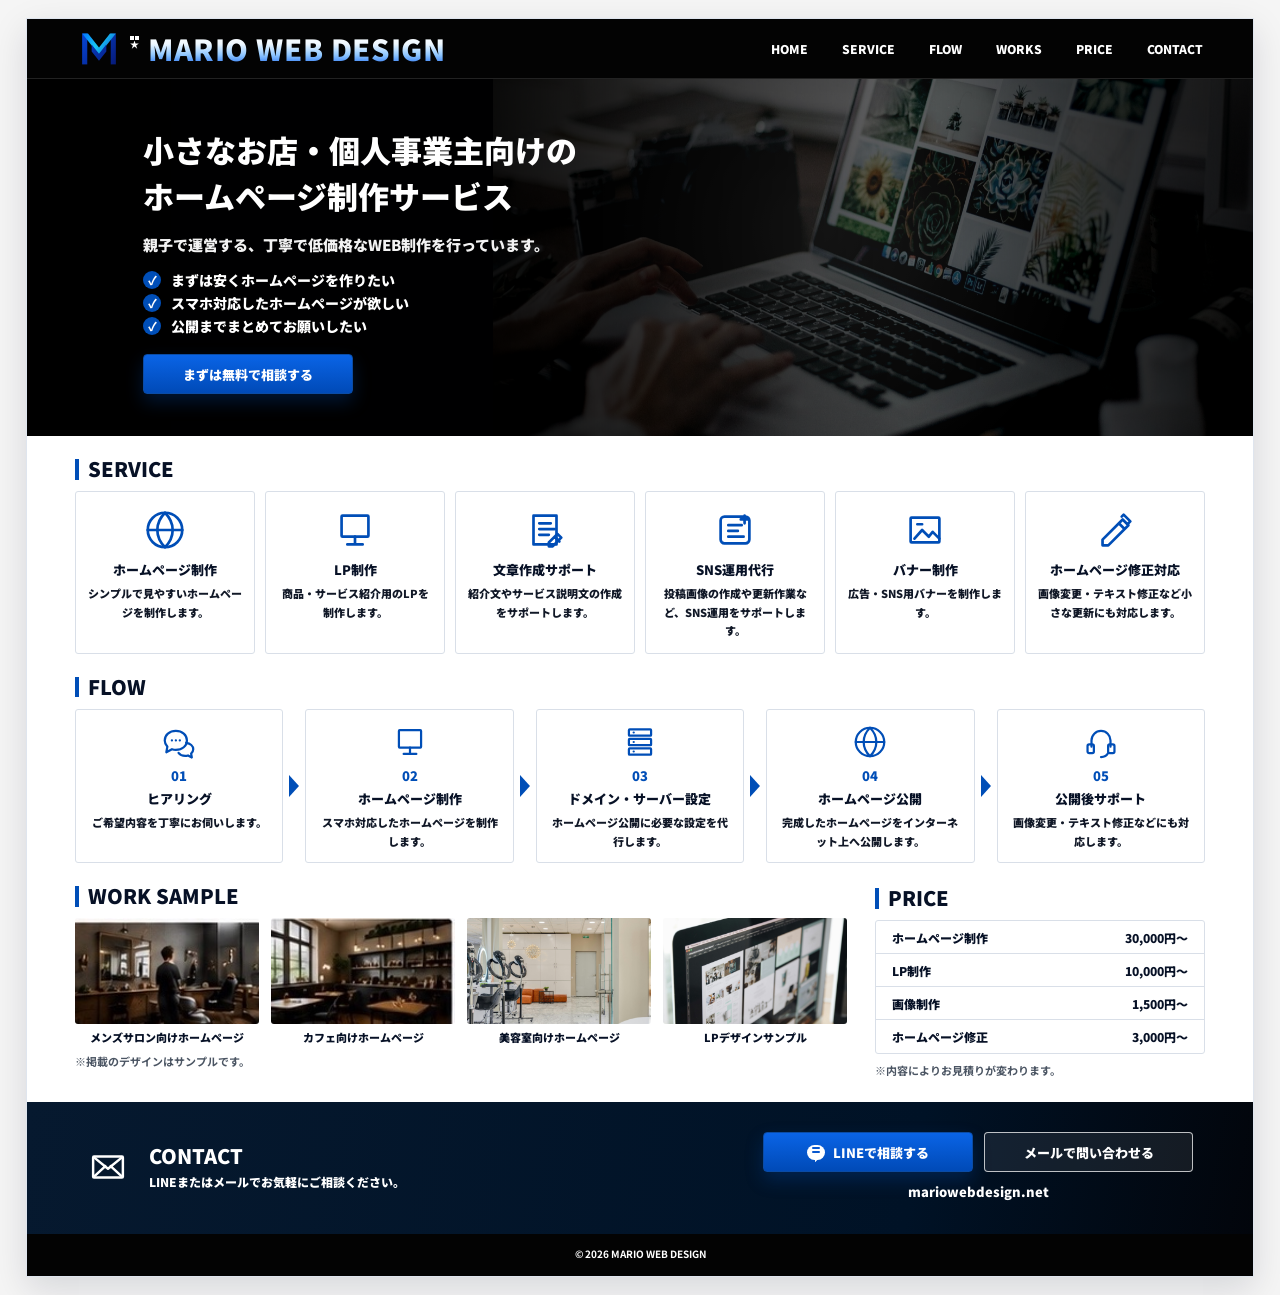
==== commit 31d3272a: "Update website design" ====
--- a/index.html
+++ b/index.html
@@ -15,276 +15,223 @@
       href="https://fonts.googleapis.com/css2?family=Noto+Sans+JP:wght@500;700;900&display=swap"
       rel="stylesheet"
     />
-    <link rel="stylesheet" href="style.css?v=10" />
+    <link rel="stylesheet" href="style.css?v=17" />
   </head>
   <body>
     <div class="page-shell">
-    <header class="site-header">
-      <a class="brand" href="#top" aria-label="MARIO WEB DESIGN ホーム">
-        <span class="brand-mark">
-          <img src="assets/logo/mark.svg" alt="" />
-        </span>
-        <span class="brand-word">
+      <header class="site-header">
+        <a class="brand" href="#top" aria-label="MARIO WEB DESIGN ホーム">
+          <span class="brand-mark" aria-hidden="true">
+            <svg viewBox="0 0 120 92">
+              <defs>
+                <linearGradient id="header-m-blue" x1="14" y1="4" x2="106" y2="62" gradientUnits="userSpaceOnUse">
+                  <stop offset="0" stop-color="#0074ff" />
+                  <stop offset="0.45" stop-color="#18c8f4" />
+                  <stop offset="1" stop-color="#0a55d6" />
+                </linearGradient>
+                <linearGradient id="header-m-navy" x1="14" y1="4" x2="106" y2="88" gradientUnits="userSpaceOnUse">
+                  <stop offset="0" stop-color="#0646d8" />
+                  <stop offset="1" stop-color="#061a78" />
+                </linearGradient>
+              </defs>
+              <path class="m-navy" d="M14 88V4h14v84H14Z" />
+              <path class="m-navy" d="M92 88V4h14v84H92Z" />
+              <path class="m-blue" d="M14 4h16l30 38L90 4h16L60 62 14 4Z" />
+              <path class="m-navy" d="M40 53V34l20 25 20-25v19L60 78 40 53Z" />
+            </svg>
+          </span>
           <span class="brand-spark" aria-hidden="true"></span>
           <span class="brand-name">MARIO WEB DESIGN</span>
-        </span>
-      </a>
-
-      <input class="nav-toggle" type="checkbox" id="nav-toggle" aria-label="メニューを開く" />
-      <label class="nav-button" for="nav-toggle" aria-hidden="true">
-        <span></span>
-        <span></span>
-        <span></span>
-      </label>
-
-      <nav class="global-nav" aria-label="メインメニュー">
-        <a href="#top">ホーム</a>
-        <a href="#service">サービス</a>
-        <a href="#flow">制作の流れ</a>
-        <a href="#works">制作実績</a>
-        <a href="#price">料金</a>
-        <a class="nav-cta" href="#contact">LINEで無料相談</a>
-      </nav>
-    </header>
-
-    <main id="top">
-      <section class="hero" aria-labelledby="hero-title">
-        <div class="hero-copy">
-          <h1 id="hero-title">小さなお店・個人事業主向けの<br />ホームページ制作サービス</h1>
-          <p>丁寧で低価格なWEB制作を行っています。</p>
-          <ul class="check-list">
-            <li>まずは安くホームページを作りたい</li>
-            <li>スマホ対応したホームページが欲しい</li>
-            <li>公開までまとめてお願いしたい</li>
-          </ul>
-          <a class="primary-button" href="#contact">LINEで無料相談する</a>
-        </div>
-
-        <div class="hero-visual" aria-label="MARIO WEB DESIGNの作業イメージ">
-          <img
-            src="assets/hero-desk.jpg?v=4"
-            alt="ノートパソコンでホームページ制作をしている作業風景"
-          />
-        </div>
-      </section>
-
-      <section class="section" id="service" aria-labelledby="service-title">
-        <h2 id="service-title">SERVICE</h2>
-        <div class="service-grid">
-          <article class="service-card">
-            <span class="icon" aria-hidden="true">
-              <svg viewBox="0 0 48 48"><circle cx="24" cy="24" r="18"></circle><path d="M6 24h36M24 6c6 6 8 12 8 18s-2 12-8 18M24 6c-6 6-8 12-8 18s2 12 8 18"></path></svg>
+        </a>
+
+        <input class="nav-toggle" type="checkbox" id="nav-toggle" aria-label="メニューを開く" />
+        <label class="nav-button" for="nav-toggle" aria-hidden="true">
+          <span></span>
+          <span></span>
+          <span></span>
+        </label>
+
+        <nav class="global-nav" aria-label="メインメニュー">
+          <a href="#top">HOME</a>
+          <a href="#service">SERVICE</a>
+          <a href="#flow">FLOW</a>
+          <a href="#works">WORKS</a>
+          <a href="#price">PRICE</a>
+          <a href="#contact">CONTACT</a>
+        </nav>
+      </header>
+
+      <main id="top">
+        <section class="hero" aria-labelledby="hero-title">
+          <img class="hero-bg" src="assets/hero-desk.jpg?v=4" alt="" />
+          <div class="hero-copy">
+            <h1 id="hero-title">小さなお店・個人事業主向けの<br />ホームページ制作サービス</h1>
+            <p>親子で運営する、丁寧で低価格なWEB制作を行っています。</p>
+            <ul class="check-list">
+              <li>まずは安くホームページを作りたい</li>
+              <li>スマホ対応したホームページが欲しい</li>
+              <li>公開までまとめてお願いしたい</li>
+            </ul>
+            <a class="primary-button" href="#contact">まずは無料で相談する</a>
+          </div>
+        </section>
+
+        <section class="section" id="service" aria-labelledby="service-title">
+          <h2 id="service-title">SERVICE</h2>
+          <div class="service-grid">
+            <article class="service-card">
+              <span class="icon" aria-hidden="true">
+                <svg viewBox="0 0 48 48"><circle cx="24" cy="24" r="18"></circle><path d="M6 24h36M24 6c6 6 8 12 8 18s-2 12-8 18M24 6c-6 6-8 12-8 18s2 12 8 18"></path></svg>
+              </span>
+              <h3>ホームページ制作</h3>
+              <p>シンプルで見やすいホームページを制作します。</p>
+            </article>
+            <article class="service-card">
+              <span class="icon" aria-hidden="true">
+                <svg viewBox="0 0 48 48"><rect x="10" y="9" width="28" height="22" rx="1"></rect><path d="M24 31v8M16 39h16"></path></svg>
+              </span>
+              <h3>LP制作</h3>
+              <p>商品・サービス紹介用のLPを制作します。</p>
+            </article>
+            <article class="service-card">
+              <span class="icon" aria-hidden="true">
+                <svg viewBox="0 0 48 48"><path d="M12 9h24v30H12z"></path><path d="M18 17h12M18 23h16M18 29h10"></path><path d="M34 31l5 5M37 28l4 4-9 9h-4v-4z"></path></svg>
+              </span>
+              <h3>文章作成サポート</h3>
+              <p>紹介文やサービス説明文の作成をサポートします。</p>
+            </article>
+            <article class="service-card">
+              <span class="icon" aria-hidden="true">
+                <svg viewBox="0 0 48 48"><rect x="9" y="10" width="30" height="28" rx="4"></rect><path d="M17 19h14M17 25h10M17 31h16"></path><path d="M34 9v8M30 13h8"></path></svg>
+              </span>
+              <h3>SNS運用代行</h3>
+              <p>投稿画像の作成や更新作業など、SNS運用をサポートします。</p>
+            </article>
+            <article class="service-card">
+              <span class="icon" aria-hidden="true">
+                <svg viewBox="0 0 48 48"><rect x="9" y="11" width="30" height="26" rx="1"></rect><path d="m13 33 8-9 7 7 4-5 7 7M16 18h5"></path></svg>
+              </span>
+              <h3>バナー制作</h3>
+              <p>広告・SNS用バナーを制作します。</p>
+            </article>
+            <article class="service-card">
+              <span class="icon" aria-hidden="true">
+                <svg viewBox="0 0 48 48"><path d="M11 34v6h6L38 19l-6-6zM28 17l6 6M31 10l2-2 7 7-2 2"></path></svg>
+              </span>
+              <h3>ホームページ修正対応</h3>
+              <p>画像変更・テキスト修正など小さな更新にも対応します。</p>
+            </article>
+          </div>
+        </section>
+
+        <section class="section" id="flow" aria-labelledby="flow-title">
+          <h2 id="flow-title">FLOW</h2>
+          <div class="flow-list">
+            <article class="flow-card">
+              <span class="flow-icon" aria-hidden="true"><svg viewBox="0 0 48 48"><path d="M20 34c8 0 14-5 14-12S28 10 20 10 6 15 6 22c0 3 1.2 5.7 3.3 7.8L8 37l7.1-3.9c1.5.6 3.1.9 4.9.9Z"></path><path d="M33 25c5.3.7 9 4.1 9 8.1 0 2.1-1 4-2.7 5.5l.9 5-4.8-2.6c-1.1.4-2.3.6-3.6.6-3.6 0-6.8-1.5-8.4-3.8"></path><path d="M15 22h.1M20 22h.1M25 22h.1"></path></svg></span>
+              <span class="step">01</span>
+              <h3>ヒアリング</h3>
+              <p>ご希望内容を丁寧にお伺いします。</p>
+            </article>
+            <article class="flow-card">
+              <span class="flow-icon" aria-hidden="true"><svg viewBox="0 0 48 48"><rect x="10" y="9" width="28" height="22" rx="1"></rect><path d="M24 31v8M16 39h16"></path></svg></span>
+              <span class="step">02</span>
+              <h3>ホームページ制作</h3>
+              <p>スマホ対応したホームページを制作します。</p>
+            </article>
+            <article class="flow-card">
+              <span class="flow-icon" aria-hidden="true"><svg viewBox="0 0 48 48"><rect x="10" y="8" width="28" height="8" rx="1"></rect><rect x="10" y="20" width="28" height="8" rx="1"></rect><rect x="10" y="32" width="28" height="8" rx="1"></rect><path d="M16 12h.1M16 24h.1M16 36h.1"></path></svg></span>
+              <span class="step">03</span>
+              <h3>ドメイン・サーバー設定</h3>
+              <p>ホームページ公開に必要な設定を代行します。</p>
+            </article>
+            <article class="flow-card">
+              <span class="flow-icon" aria-hidden="true"><svg viewBox="0 0 48 48"><circle cx="24" cy="24" r="18"></circle><path d="M6 24h36M24 6c6 6 8 12 8 18s-2 12-8 18M24 6c-6 6-8 12-8 18s2 12 8 18"></path></svg></span>
+              <span class="step">04</span>
+              <h3>ホームページ公開</h3>
+              <p>完成したホームページをインターネット上へ公開します。</p>
+            </article>
+            <article class="flow-card">
+              <span class="flow-icon" aria-hidden="true"><svg viewBox="0 0 48 48"><path d="M12 30v-8a12 12 0 0 1 24 0v8"></path><rect x="7" y="27" width="8" height="11" rx="2"></rect><rect x="33" y="27" width="8" height="11" rx="2"></rect><path d="M33 38c-2 4-5.2 5-9 5"></path></svg></span>
+              <span class="step">05</span>
+              <h3>公開後サポート</h3>
+              <p>画像変更・テキスト修正などにも対応します。</p>
+            </article>
+          </div>
+        </section>
+
+        <section class="section section-split" id="works" aria-labelledby="works-title">
+          <div class="works-panel">
+            <h2 id="works-title">WORK SAMPLE</h2>
+            <div class="work-grid">
+              <figure>
+                <img src="assets/work-salon.jpg?v=2" alt="落ち着いた雰囲気のサロン店内" />
+                <figcaption>メンズサロン向けホームページ</figcaption>
+              </figure>
+              <figure>
+                <img src="assets/work-cafe.jpg?v=3" alt="カフェのテーブルと店内" />
+                <figcaption>カフェ向けホームページ</figcaption>
+              </figure>
+              <figure>
+                <img src="assets/work-beauty.jpg?v=4" alt="美容室の明るい店内" />
+                <figcaption>美容室向けホームページ</figcaption>
+              </figure>
+              <figure>
+                <img src="assets/work-lp.jpg?v=3" alt="ノートパソコンで表示されたWEBデザイン" />
+                <figcaption>LPデザインサンプル</figcaption>
+              </figure>
+            </div>
+            <p class="note">※掲載のデザインはサンプルです。</p>
+          </div>
+
+          <aside class="price-panel" id="price" aria-labelledby="price-title">
+            <h2 id="price-title">PRICE</h2>
+            <dl class="price-list">
+              <div>
+                <dt>ホームページ制作</dt>
+                <dd>30,000円〜</dd>
+              </div>
+              <div>
+                <dt>LP制作</dt>
+                <dd>10,000円〜</dd>
+              </div>
+              <div>
+                <dt>画像制作</dt>
+                <dd>1,500円〜</dd>
+              </div>
+              <div>
+                <dt>ホームページ修正</dt>
+                <dd>3,000円〜</dd>
+              </div>
+            </dl>
+            <p class="note">※内容によりお見積りが変わります。</p>
+          </aside>
+        </section>
+
+        <section class="contact" id="contact" aria-labelledby="contact-title">
+          <div class="contact-copy">
+            <span class="mail-icon" aria-hidden="true">
+              <svg viewBox="0 0 48 48"><rect x="7" y="12" width="34" height="24" rx="1"></rect><path d="m8 13 16 13 16-13M8 35l13-12M40 35 27 23"></path></svg>
             </span>
-            <h3>ホームページ制作</h3>
-            <p>シンプルで見やすいホームページを制作します。</p>
-          </article>
-          <article class="service-card">
-            <span class="icon" aria-hidden="true">
-              <svg viewBox="0 0 48 48"><rect x="10" y="9" width="28" height="22" rx="1"></rect><path d="M24 31v8M16 39h16"></path></svg>
-            </span>
-            <h3>LP制作</h3>
-            <p>商品・サービス紹介用のLPを制作します。</p>
-          </article>
-          <article class="service-card">
-            <span class="icon icon-fill" aria-hidden="true">
-              <svg viewBox="0 0 48 48"><path d="M42 12.5c-1.2.5-2.5.9-3.9 1.1 1.4-.8 2.4-2.1 2.9-3.7-1.3.8-2.8 1.3-4.3 1.7A6.7 6.7 0 0 0 25 16.1c0 .5 0 1 .2 1.5-5.6-.3-10.6-3-14-7.1-.6 1-.9 2.1-.9 3.4 0 2.3 1.2 4.4 3 5.6-1.1 0-2.1-.3-3-.8v.1c0 3.3 2.3 6 5.4 6.6-.6.2-1.2.2-1.8.2-.4 0-.8 0-1.3-.1.9 2.7 3.4 4.6 6.4 4.7a13.5 13.5 0 0 1-8.4 2.9H9c3 1.9 6.6 3 10.4 3 12.5 0 19.3-10.3 19.3-19.3v-.9c1.3-.9 2.5-2.1 3.3-3.4Z"></path></svg>
-            </span>
-            <h3>Xヘッダー制作</h3>
-            <p>SNS用ヘッダー画像をオリジナル制作します。</p>
-          </article>
-          <article class="service-card">
-            <span class="icon" aria-hidden="true">
-              <svg viewBox="0 0 48 48"><rect x="9" y="10" width="30" height="24" rx="3"></rect><path d="M15 18h18M15 24h11M18 38l6-4 6 4"></path><circle cx="34" cy="14" r="4"></circle></svg>
-            </span>
-            <h3>SNS運用サポート</h3>
-            <p>投稿画像の作成や更新の相談など、SNS運用をサポートします。</p>
-          </article>
-          <article class="service-card">
-            <span class="icon" aria-hidden="true">
-              <svg viewBox="0 0 48 48"><rect x="9" y="11" width="30" height="26" rx="1"></rect><path d="m13 33 8-9 7 7 4-5 7 7M16 18h5"></path></svg>
-            </span>
-            <h3>バナー制作</h3>
-            <p>店舗・SNS用バナーを制作します。</p>
-          </article>
-          <article class="service-card">
-            <span class="icon" aria-hidden="true">
-              <svg viewBox="0 0 48 48"><path d="M11 34v6h6L38 19l-6-6zM28 17l6 6M31 10l2-2 7 7-2 2"></path></svg>
-            </span>
-            <h3>ホームページ修正対応</h3>
-            <p>画像変更・テキスト修正など小さな更新にも対応します。</p>
-          </article>
-        </div>
-      </section>
-
-      <section class="section" id="flow" aria-labelledby="flow-title">
-        <h2 id="flow-title">FLOW</h2>
-        <div class="flow-list">
-          <article class="flow-card">
-            <span class="flow-icon" aria-hidden="true"><svg viewBox="0 0 48 48"><path d="M20 34c8 0 14-5 14-12S28 10 20 10 6 15 6 22c0 3 1.2 5.7 3.3 7.8L8 37l7.1-3.9c1.5.6 3.1.9 4.9.9Z"></path><path d="M33 25c5.3.7 9 4.1 9 8.1 0 2.1-1 4-2.7 5.5l.9 5-4.8-2.6c-1.1.4-2.3.6-3.6.6-3.6 0-6.8-1.5-8.4-3.8"></path><path d="M15 22h.1M20 22h.1M25 22h.1"></path></svg></span>
-            <span class="step">01</span>
-            <h3>ヒアリング</h3>
-            <p>ご希望内容を丁寧にお伺いします。</p>
-          </article>
-          <article class="flow-card">
-            <span class="flow-icon" aria-hidden="true"><svg viewBox="0 0 48 48"><rect x="10" y="9" width="28" height="22" rx="1"></rect><path d="M24 31v8M16 39h16"></path></svg></span>
-            <span class="step">02</span>
-            <h3>ホームページ制作</h3>
-            <p>スマホ対応したホームページを制作します。</p>
-          </article>
-          <article class="flow-card">
-            <span class="flow-icon" aria-hidden="true"><svg viewBox="0 0 48 48"><rect x="10" y="8" width="28" height="8" rx="1"></rect><rect x="10" y="20" width="28" height="8" rx="1"></rect><rect x="10" y="32" width="28" height="8" rx="1"></rect><path d="M16 12h.1M16 24h.1M16 36h.1"></path></svg></span>
-            <span class="step">03</span>
-            <h3>ドメイン・サーバー設定</h3>
-            <p>公開に必要な設定を代行します。</p>
-          </article>
-          <article class="flow-card">
-            <span class="flow-icon" aria-hidden="true"><svg viewBox="0 0 48 48"><circle cx="24" cy="24" r="18"></circle><path d="M6 24h36M24 6c6 6 8 12 8 18s-2 12-8 18M24 6c-6 6-8 12-8 18s2 12 8 18"></path></svg></span>
-            <span class="step">04</span>
-            <h3>ホームページ公開</h3>
-            <p>完成したホームページをインターネット上へ公開します。</p>
-          </article>
-          <article class="flow-card">
-            <span class="flow-icon" aria-hidden="true"><svg viewBox="0 0 48 48"><path d="M12 30v-8a12 12 0 0 1 24 0v8"></path><rect x="7" y="27" width="8" height="11" rx="2"></rect><rect x="33" y="27" width="8" height="11" rx="2"></rect><path d="M33 38c-2 4-5.2 5-9 5"></path></svg></span>
-            <span class="step">05</span>
-            <h3>公開後サポート</h3>
-            <p>画像変更・テキスト修正などにも対応します。</p>
-          </article>
-        </div>
-      </section>
-
-      <section class="section section-split" id="works" aria-labelledby="works-title">
-        <div>
-          <h2 id="works-title">WORK SAMPLE</h2>
-          <div class="work-grid">
-            <figure>
-              <img
-                src="assets/work-salon.jpg?v=2"
-                alt="落ち着いた雰囲気のサロン店内"
-              />
-              <figcaption>メンズサロン向けホームページ</figcaption>
-            </figure>
-            <figure>
-              <img
-                src="assets/work-cafe.jpg?v=3"
-                alt="カフェのテーブルと店内"
-              />
-              <figcaption>カフェ向けホームページ</figcaption>
-            </figure>
-            <figure>
-              <img
-                src="assets/work-beauty.jpg?v=4"
-                alt="美容室の明るい店内"
-              />
-              <figcaption>美容向けホームページ</figcaption>
-            </figure>
-            <figure>
-              <img
-                src="assets/work-lp.jpg?v=3"
-                alt="ノートパソコンで表示されたWEBデザイン"
-              />
-              <figcaption>LPデザインサンプル</figcaption>
-            </figure>
-          </div>
-          <p class="note">※掲載のデザインはサンプルです。</p>
-        </div>
-
-        <div class="cost-panel" id="cost" aria-labelledby="cost-title">
-          <div class="cost-heading">
-            <h2 id="cost-title">COST</h2>
-            <p>
-              ホームページは制作費だけでなく、公開後の維持費がかかる場合があります。
-              MARIO WEB DESIGNでは、必要なものをシンプルに整理し、
-              できるだけ負担を抑えた形でご提案します。
-            </p>
-          </div>
-
-          <div class="cost-content">
-            <div class="cost-table" aria-label="ホームページ制作費と維持費の比較">
-              <div class="cost-row cost-row-head">
-                <span>依頼先</span>
-                <span>制作費の目安</span>
-                <span>月額・維持費の目安</span>
-              </div>
-              <div class="cost-row">
-                <span>制作会社</span>
-                <span>30万〜80万円前後</span>
-                <span>5,000円〜30,000円前後</span>
-              </div>
-              <div class="cost-row">
-                <span>フリーランス</span>
-                <span>5万〜40万円前後</span>
-                <span>0円〜20,000円前後</span>
-              </div>
-              <div class="cost-row is-highlight">
-                <span>MARIO WEB DESIGN</span>
-                <span>30,000円〜</span>
-                <span>必要な費用のみ</span>
-              </div>
+            <div>
+              <h2 id="contact-title">CONTACT</h2>
+              <p>LINEまたはメールでお気軽にご相談ください。</p>
             </div>
-
-            <div class="cost-info">
-              <h3>サーバー代を抑える方法</h3>
-              <p>
-                シンプルなホームページであれば、無料公開サービスを使うことで、
-                サーバー代を抑えられる場合があります。
-              </p>
-              <ul>
-                <li>独自ドメインを使う場合は、ドメイン代が別途必要です。</li>
-                <li>予約・決済・会員機能などが必要な場合は、別の構成をご提案します。</li>
-              </ul>
-            </div>
-          </div>
-          <p class="note">※料金は一般的な目安です。内容やページ数により変わります。</p>
-        </div>
-
-        <aside class="price-panel" id="price" aria-labelledby="price-title">
-          <h2 id="price-title">PRICE</h2>
-          <dl class="price-list">
-            <div>
-              <dt>ホームページ制作</dt>
-              <dd>30,000円〜</dd>
-            </div>
-            <div>
-              <dt>LP制作</dt>
-              <dd>10,000円〜</dd>
-            </div>
-            <div>
-              <dt>画像制作</dt>
-              <dd>1,500円〜</dd>
-            </div>
-            <div>
-              <dt>SNS運用サポート</dt>
-              <dd>10,000円〜</dd>
-            </div>
-            <div>
-              <dt>ホームページ修正</dt>
-              <dd>3,000円〜</dd>
-            </div>
-          </dl>
-          <p class="note">※内容によりお見積りが変わります。</p>
-        </aside>
-      </section>
-
-      <section class="contact" id="contact" aria-labelledby="contact-title">
-        <div>
-          <h2 id="contact-title">LINE CONTACT</h2>
-          <p>ホームページ制作・画像制作など、LINEでお気軽にご相談ください。</p>
-        </div>
-        <div class="contact-actions">
-          <a class="primary-button line-button" href="https://lin.ee/zJDtstC">LINEで相談する</a>
-          <span>LINE公式アカウント</span>
-          <a class="mail-link" href="mailto:mariowebdesign.net@gmail.com">mariowebdesign.net@gmail.com</a>
-          <figure class="line-qr">
-            <img src="assets/line-qr.jpg" alt="MARIO WEB DESIGN LINE公式アカウントのQRコード" />
-            <figcaption>QRコードからも追加できます</figcaption>
-          </figure>
-        </div>
-      </section>
-    </main>
-
-    <footer class="site-footer">
-      <small>&copy; 2026 MARIO WEB DESIGN</small>
-    </footer>
+          </div>
+          <div class="contact-actions">
+            <a class="primary-button line-contact-button" href="https://lin.ee/zJDtstC">
+              <span class="line-icon" aria-hidden="true"></span>
+              <span>LINEで相談する</span>
+            </a>
+            <a class="mail-button" href="mailto:mariowebdesign.net@gmail.com">メールで問い合わせる</a>
+            <span>mariowebdesign.net</span>
+          </div>
+        </section>
+      </main>
+
+      <footer class="site-footer">
+        <small>&copy; 2026 MARIO WEB DESIGN</small>
+      </footer>
     </div>
   </body>
 </html>
--- a/style.css
+++ b/style.css
@@ -1,11 +1,12 @@
 :root {
   --blue: #004eb7;
-  --blue-light: #eef5ff;
-  --navy: #070d25;
+  --blue-dark: #003b95;
+  --navy: #06142a;
   --text: #071126;
-  --muted: #4a5363;
+  --muted: #4b5563;
   --line: #d9dfe8;
   --white: #ffffff;
+  --black: #020306;
 }
 
 * {
@@ -21,7 +22,7 @@
   color: var(--text);
   background: #f5f5f5;
   font-family: "Noto Sans JP", system-ui, -apple-system, BlinkMacSystemFont, sans-serif;
-  font-size: 15px;
+  font-size: 14px;
   font-weight: 700;
   letter-spacing: 0;
   line-height: 1.65;
@@ -43,12 +44,11 @@
 
 .page-shell {
   width: min(1228px, calc(100% - 36px));
-  margin: 20px auto;
+  margin: 18px auto;
   overflow: hidden;
   background: var(--white);
-  border: 1px solid #e8edf5;
-  border-radius: 18px 18px 0 0;
-  box-shadow: 0 10px 34px rgba(7, 17, 38, 0.12);
+  border: 1px solid #dfe5ee;
+  box-shadow: 0 12px 34px rgba(7, 17, 38, 0.13);
 }
 
 .site-header {
@@ -58,63 +58,69 @@
   display: flex;
   align-items: center;
   justify-content: space-between;
-  height: 82px;
-  padding: 0 30px;
-  background: rgba(255, 255, 255, 0.97);
-  border-bottom: 1px solid #e5eaf1;
+  height: 60px;
+  padding: 0 50px;
+  color: var(--white);
+  background: #030303;
+  border-bottom: 1px solid rgba(255, 255, 255, 0.12);
 }
 
 .brand {
   display: inline-flex;
   align-items: center;
-  gap: 12px;
+  gap: 9px;
+  color: var(--white);
   min-width: 0;
 }
 
 .brand-mark {
-  width: 54px;
-  height: 42px;
-  overflow: hidden;
-  background: var(--white);
-}
-
-.brand-mark img {
+  display: inline-flex;
+  width: 44px;
+  height: 36px;
+  flex: 0 0 44px;
+}
+
+.brand-mark svg {
+  display: block;
   width: 100%;
   height: 100%;
-  object-fit: contain;
-}
-
-.brand-word {
-  display: inline-flex;
-  align-items: center;
-  gap: 4px;
-  min-width: 0;
+  shape-rendering: geometricPrecision;
+}
+
+.brand-mark .m-blue {
+  fill: url("#header-m-blue");
+}
+
+.brand-mark .m-navy {
+  fill: url("#header-m-navy");
 }
 
 .brand-spark {
   position: relative;
-  width: 11px;
-  height: 16px;
-  flex: 0 0 11px;
-  color: #071b75;
+  align-self: flex-start;
+  width: 9px;
+  height: 15px;
+  margin-top: 4px;
+  color: currentColor;
+  flex: 0 0 9px;
 }
 
 .brand-spark::before {
   position: absolute;
-  top: 2px;
-  left: 1px;
-  width: 10px;
-  height: 3px;
+  top: 1px;
+  left: 0;
+  width: 9px;
+  height: 4px;
   background:
-    linear-gradient(currentColor, currentColor) 0 0 / 3px 3px no-repeat,
-    linear-gradient(currentColor, currentColor) 7px 0 / 3px 3px no-repeat;
+    linear-gradient(currentColor, currentColor) 0 0 / 4px 4px no-repeat,
+    linear-gradient(currentColor, currentColor) 5px 0 / 4px 4px no-repeat;
   content: "";
 }
 
 .brand-spark::after {
   position: absolute;
-  bottom: 2px;
-  left: 1px;
+  bottom: 0;
+  left: 0;
   width: 9px;
   height: 9px;
   background: currentColor;
@@ -123,9 +129,15 @@
 }
 
 .brand-name {
-  color: #0b1020;
-  font-size: 19px;
-  font-weight: 900;
+  color: #ffffff;
+  background: linear-gradient(180deg, #ffffff 0%, #eff8ff 34%, #8fc7ff 72%, #3f86f5 100%);
+  background-clip: text;
+  font-size: 29px;
+  font-weight: 900;
+  letter-spacing: 0.02em;
+  line-height: 1;
+  -webkit-background-clip: text;
+  -webkit-text-fill-color: transparent;
   white-space: nowrap;
 }
 
@@ -133,13 +145,13 @@
   display: flex;
   align-items: center;
   gap: 34px;
-  color: #070d1c;
-  font-size: 13px;
-  font-weight: 900;
-}
-
-.global-nav a:hover {
-  color: var(--blue);
+  color: var(--white);
+  font-size: 12px;
+  font-weight: 900;
+}
+
+.global-nav a:not(.nav-cta):hover {
+  color: #87b8ff;
 }
 
 .nav-cta,
@@ -147,25 +159,59 @@
   display: inline-flex;
   align-items: center;
   justify-content: center;
+  gap: 8px;
+  min-width: 210px;
   height: 40px;
   padding: 0 24px;
   color: var(--white);
-  background: linear-gradient(180deg, #0961dc, #004cb8);
-  border: 1px solid #0a48a5;
+  background: linear-gradient(180deg, #0a64e6, #004ab7);
+  border: 1px solid #0b4ca5;
   border-radius: 4px;
-  box-shadow: 0 6px 13px rgba(0, 78, 183, 0.2);
+  box-shadow: 0 8px 18px rgba(0, 78, 183, 0.28);
   font-size: 13px;
   font-weight: 900;
 }
 
-.line-button {
-  background: linear-gradient(180deg, #06c755, #00a943);
-  border-color: #009b3d;
-  box-shadow: 0 6px 13px rgba(6, 199, 85, 0.24);
-}
-
-.primary-button {
-  width: 250px;
+.line-icon {
+  position: relative;
+  display: inline-block;
+  width: 18px;
+  height: 15px;
+  flex: 0 0 18px;
+  background: var(--white);
+  border-radius: 999px;
+}
+
+.line-icon::before,
+.line-icon::after {
+  position: absolute;
+  content: "";
+}
+
+.line-icon::before {
+  right: 3px;
+  bottom: -3px;
+  width: 7px;
+  height: 7px;
+  background: var(--white);
+  clip-path: polygon(0 0, 100% 0, 0 100%);
+}
+
+.line-icon::after {
+  top: 6px;
+  left: 5px;
+  width: 8px;
+  height: 2px;
+  background: #0757cf;
+  border-radius: 999px;
+  box-shadow: 0 -4px 0 #0757cf;
+}
+
+.nav-cta {
+  min-width: 158px;
+  height: 34px;
+  padding: 0 18px;
+  font-size: 12px;
 }
 
 .nav-toggle,
@@ -174,43 +220,65 @@
 }
 
 .hero {
-  display: grid;
-  grid-template-columns: 49.5% 50.5%;
-  min-height: 350px;
-  background: linear-gradient(90deg, #ffffff 0%, #ffffff 46%, #f7fbff 100%);
+  position: relative;
+  min-height: 320px;
+  overflow: hidden;
+  color: var(--white);
+  background: var(--black);
+}
+
+.hero::before {
+  position: absolute;
+  inset: 0;
+  z-index: 1;
+  background:
+    linear-gradient(90deg, rgba(0, 0, 0, 0.94) 0%, rgba(0, 0, 0, 0.86) 38%, rgba(0, 0, 0, 0.26) 72%, rgba(0, 0, 0, 0.78) 100%),
+    radial-gradient(circle at 65% 42%, rgba(255, 255, 255, 0.12), transparent 32%);
+  content: "";
+}
+
+.hero-bg {
+  position: absolute;
+  inset: 0 0 0 auto;
+  width: 62%;
+  height: 100%;
+  object-fit: cover;
+  object-position: center;
+  filter: grayscale(0.25) brightness(0.58) contrast(1.12);
 }
 
 .hero-copy {
-  display: flex;
-  flex-direction: column;
-  justify-content: center;
-  padding: 42px 34px 42px 62px;
+  position: relative;
+  z-index: 2;
+  width: 55%;
+  min-height: 320px;
+  padding: 48px 54px 42px 116px;
 }
 
 .hero h1 {
   margin: 0;
-  color: var(--navy);
-  font-size: 30px;
-  font-weight: 900;
-  line-height: 1.45;
+  color: var(--white);
+  font-size: 31px;
+  font-weight: 900;
+  line-height: 1.48;
 }
 
 .hero p {
-  margin: 16px 0 14px;
-  color: #121a2a;
+  margin: 14px 0 12px;
+  color: rgba(255, 255, 255, 0.95);
   font-size: 15px;
   font-weight: 900;
 }
 
 .check-list {
   display: grid;
-  gap: 4px;
+  gap: 3px;
   margin: 0 0 18px;
   padding: 0;
-  color: #121a2a;
+  color: var(--white);
   font-size: 14px;
   font-weight: 900;
-  line-height: 1.5;
+  line-height: 1.45;
   list-style: none;
 }
 
@@ -221,7 +289,7 @@
 
 .check-list li::before {
   position: absolute;
-  top: 0.13em;
+  top: 0.1em;
   left: 0;
   display: grid;
   place-items: center;
@@ -235,20 +303,8 @@
   line-height: 1;
 }
 
-.hero-visual {
-  position: relative;
-  min-height: 350px;
-}
-
-.hero-visual img {
-  width: 100%;
-  height: 100%;
-  object-fit: cover;
-  object-position: center;
-}
-
 .section {
-  padding: 24px 40px 0;
+  padding: 21px 48px 0;
 }
 
 .section h2,
@@ -257,7 +313,7 @@
   margin: 0 0 10px;
   padding-left: 13px;
   color: #071126;
-  font-size: 18px;
+  font-size: 20px;
   font-weight: 900;
   line-height: 1.2;
 }
@@ -276,7 +332,7 @@
 .service-grid {
   display: grid;
   grid-template-columns: repeat(6, 1fr);
-  gap: 5px;
+  gap: 10px;
 }
 
 .service-card,
@@ -287,12 +343,12 @@
   text-align: center;
   background: var(--white);
   border: 1px solid var(--line);
-  border-radius: 4px;
+  border-radius: 3px;
 }
 
 .service-card {
   min-height: 146px;
-  padding: 15px 13px 13px;
+  padding: 15px 12px 13px;
 }
 
 .icon,
@@ -303,13 +359,14 @@
 }
 
 .icon {
-  width: 48px;
-  height: 48px;
+  width: 46px;
+  height: 46px;
   margin-bottom: 4px;
 }
 
 .icon svg,
-.flow-icon svg {
+.flow-icon svg,
+.mail-icon svg {
   width: 100%;
   height: 100%;
   fill: none;
@@ -381,10 +438,10 @@
 
 .section-split {
   display: grid;
-  grid-template-columns: 1fr;
-  gap: 18px;
+  grid-template-columns: minmax(0, 1fr) 330px;
+  gap: 28px;
   align-items: start;
-  padding-bottom: 26px;
+  padding-bottom: 22px;
 }
 
 .section-split > * {
@@ -393,23 +450,19 @@
 
 .work-grid {
   display: grid;
-  grid-template-columns: repeat(4, minmax(0, 220px));
+  grid-template-columns: repeat(4, minmax(0, 1fr));
   gap: 12px;
-  justify-content: start;
-  max-width: 100%;
-  overflow: hidden;
 }
 
 .work-grid figure {
   margin: 0;
   min-width: 0;
-  overflow: hidden;
 }
 
 .work-grid img {
   display: block;
   width: 100%;
-  aspect-ratio: 1.8 / 1;
+  aspect-ratio: 1.75 / 1;
   object-fit: cover;
   border-radius: 3px;
 }
@@ -424,121 +477,8 @@
 }
 
 .price-panel {
-  width: min(420px, 100%);
-  justify-self: end;
-}
-
-.cost-panel {
-  width: 100%;
-  padding: 18px 20px;
-  background: #f7fbff;
-  border: 1px solid #dbe5f2;
-  border-radius: 4px;
-}
-
-.cost-heading {
-  display: block;
-}
-
-.cost-heading p {
-  max-width: 920px;
-  margin: 8px 0 0;
-  color: #071126;
-  font-size: 13px;
-  font-weight: 800;
-  line-height: 1.8;
-}
-
-.cost-content {
-  display: grid;
-  grid-template-columns: minmax(0, 1.4fr) minmax(240px, 0.8fr);
-  gap: 14px;
-  margin-top: 14px;
-}
-
-.cost-table {
-  overflow: hidden;
-  background: var(--white);
-  border: 1px solid var(--line);
-  border-radius: 4px;
-}
-
-.cost-row {
-  display: grid;
-  grid-template-columns: 1fr 1fr 1.25fr;
-  min-height: 39px;
-  border-bottom: 1px solid var(--line);
-}
-
-.cost-row:last-child {
-  border-bottom: 0;
-}
-
-.cost-row span {
-  display: flex;
-  align-items: center;
-  padding: 8px 12px;
-  color: #071126;
-  font-size: 12px;
-  font-weight: 900;
-  line-height: 1.45;
-  border-right: 1px solid var(--line);
-}
-
-.cost-row span:last-child {
-  border-right: 0;
-}
-
-.cost-row-head {
-  background: #eef5ff;
-}
-
-.cost-row-head span {
-  color: #0648a9;
-  font-size: 11px;
-}
-
-.cost-row.is-highlight {
-  background: linear-gradient(90deg, #0059cf, #0a6eea);
-}
-
-.cost-row.is-highlight span {
-  color: var(--white);
-  border-color: rgba(255, 255, 255, 0.26);
-}
-
-.cost-info {
-  padding: 14px;
-  background: var(--white);
-  border: 1px solid #cfe0f7;
-  border-radius: 4px;
-}
-
-.cost-info h3 {
-  margin: 0 0 8px;
-  color: #071126;
-  font-size: 14px;
-  font-weight: 900;
-  line-height: 1.4;
-}
-
-.cost-info p,
-.cost-info li {
-  color: #071126;
-  font-size: 11px;
-  font-weight: 800;
-  line-height: 1.7;
-}
-
-.cost-info p {
-  margin: 0 0 8px;
-}
-
-.cost-info ul {
-  display: grid;
-  gap: 4px;
-  margin: 0;
-  padding-left: 1.2em;
+  align-self: end;
+  padding-top: 2px;
 }
 
 .note {
@@ -553,7 +493,7 @@
   overflow: hidden;
   background: var(--white);
   border: 1px solid var(--line);
-  border-radius: 4px;
+  border-radius: 3px;
 }
 
 .price-list div {
@@ -561,7 +501,7 @@
   align-items: center;
   justify-content: space-between;
   gap: 14px;
-  min-height: 31px;
+  min-height: 33px;
   padding: 5px 16px;
   border-bottom: 1px solid var(--line);
 }
@@ -585,118 +525,100 @@
 
 .contact {
   display: grid;
-  grid-template-columns: 1fr 360px;
+  grid-template-columns: minmax(0, 1fr) 430px;
   align-items: center;
-  gap: 40px;
-  min-height: 150px;
-  padding: 18px 60px;
-  background: #edf5ff;
+  gap: 34px;
+  min-height: 132px;
+  padding: 20px 60px;
+  color: var(--white);
+  background: linear-gradient(100deg, #06192f, #001226 72%, #02050b);
+}
+
+.contact-copy {
+  display: flex;
+  align-items: center;
+  gap: 20px;
+}
+
+.mail-icon {
+  flex: 0 0 42px;
+  width: 42px;
+  height: 42px;
+  color: var(--white);
 }
 
 .contact h2 {
   margin-bottom: 4px;
-  padding-left: 62px;
-}
-
-.contact h2::after {
-  position: absolute;
-  top: 50%;
-  left: 0;
-  width: 42px;
-  height: 28px;
-  background: #06c755;
-  border-radius: 8px;
-  content: "";
-  transform: translateY(-50%);
+  padding-left: 0;
+  color: var(--white);
 }
 
 .contact h2::before {
-  background: #06c755;
-}
-
-.contact h2 span {
-  color: #06c755;
+  display: none;
 }
 
 .contact p {
   margin: 0;
-  padding-left: 62px;
-  color: #071126;
+  color: var(--white);
   font-size: 12px;
   font-weight: 900;
 }
 
 .contact-actions {
   display: grid;
-  grid-template-columns: minmax(170px, 1fr) 92px;
-  gap: 10px 14px;
+  grid-template-columns: repeat(2, minmax(0, 1fr));
+  gap: 9px 12px;
+  justify-items: center;
+}
+
+.contact-actions span {
+  grid-column: 1 / -1;
+  color: var(--white);
+  font-size: 13px;
+  font-weight: 900;
+}
+
+.mail-button {
+  display: inline-flex;
   align-items: center;
-  justify-items: center;
-}
-
-.contact-actions span {
-  color: #071126;
+  justify-content: center;
+  width: 100%;
+  min-width: 0;
+  height: 40px;
+  padding: 0 18px;
+  color: var(--white);
+  background: rgba(255, 255, 255, 0.08);
+  border: 1px solid rgba(255, 255, 255, 0.72);
+  border-radius: 4px;
   font-size: 13px;
   font-weight: 900;
 }
 
-.contact-actions .primary-button,
-.contact-actions span,
-.mail-link {
-  grid-column: 1;
-}
-
-.mail-link {
-  color: #071126;
-  font-size: 12px;
-  font-weight: 900;
-  line-height: 1.35;
-  text-decoration: underline;
-  text-underline-offset: 3px;
-}
-
-.line-qr {
-  grid-column: 2;
-  grid-row: 1 / 4;
-  margin: 0;
-  text-align: center;
-}
-
-.line-qr img {
-  width: 86px;
-  aspect-ratio: 1;
-  object-fit: cover;
-  object-position: center;
-  border: 4px solid var(--white);
-  border-radius: 6px;
-  box-shadow: 0 8px 18px rgba(7, 17, 38, 0.12);
-}
-
-.line-qr figcaption {
-  margin-top: 4px;
-  color: #071126;
-  font-size: 9px;
-  font-weight: 900;
-  line-height: 1.35;
+.mail-button:hover {
+  background: rgba(255, 255, 255, 0.16);
 }
 
 .site-footer {
   display: grid;
   place-items: center;
-  min-height: 52px;
-  color: var(--white);
-  background: linear-gradient(90deg, #0042a6, #0059cf);
+  min-height: 42px;
+  color: var(--white);
+  background: #030303;
 }
 
 .site-footer small {
-  font-size: 11px;
+  font-size: 10px;
   font-weight: 700;
 }
 
 @media (max-width: 1080px) {
+  .site-header {
+    padding-inline: 28px;
+  }
+
   .global-nav {
     gap: 18px;
-    font-size: 12px;
+    font-size: 11px;
   }
 
   .section {
@@ -714,6 +636,15 @@
 
   .flow-card:not(:last-child)::after {
     display: none;
+  }
+
+  .section-split {
+    grid-template-columns: 1fr;
+  }
+
+  .price-panel {
+    width: min(420px, 100%);
+    justify-self: end;
   }
 }
 
@@ -726,89 +657,87 @@
     width: 100%;
     margin: 0;
     border: 0;
-    border-radius: 0;
     box-shadow: none;
   }
 
   .site-header {
-    height: 76px;
-    padding: 0 20px;
+    position: relative;
+    height: 70px;
+    padding: 0 18px;
+    background: #030303;
+  }
+
+  .brand {
+    gap: 6px;
   }
 
   .brand-mark {
-    width: 40px;
-    height: 32px;
+    width: 34px;
+    height: 29px;
+    flex-basis: 34px;
+  }
+
+  .brand-spark {
+    width: 6px;
+    height: 11px;
+    margin-top: 4px;
+    flex-basis: 6px;
+  }
+
+  .brand-spark::before {
+    top: 1px;
+    width: 6px;
+    height: 2px;
+    background:
+      linear-gradient(currentColor, currentColor) 0 0 / 2px 2px no-repeat,
+      linear-gradient(currentColor, currentColor) 4px 0 / 2px 2px no-repeat;
+  }
+
+  .brand-spark::after {
+    width: 6px;
+    height: 6px;
   }
 
   .brand-name {
-    font-size: 14px;
-  }
-
-  .brand-word {
-    gap: 3px;
-  }
-
-  .brand-spark {
-    width: 9px;
-    height: 13px;
-    flex-basis: 9px;
-  }
-
-  .brand-spark::before {
-    top: 2px;
-    left: 1px;
-    width: 8px;
-    height: 3px;
-    background:
-      linear-gradient(currentColor, currentColor) 0 0 / 2.5px 2.5px no-repeat,
-      linear-gradient(currentColor, currentColor) 6px 0 / 2.5px 2.5px no-repeat;
-  }
-
-  .brand-spark::after {
-    bottom: 2px;
-    left: 1px;
-    width: 7px;
-    height: 7px;
+    font-size: 21px;
   }
 
   .nav-button {
     display: grid;
-    gap: 6px;
-    width: 38px;
-    padding: 7px 4px;
+    gap: 5px;
+    width: 28px;
     cursor: pointer;
   }
 
   .nav-button span {
     display: block;
-    height: 3px;
-    background: #071126;
-    border-radius: 999px;
+    height: 2px;
+    background: var(--white);
   }
 
   .global-nav {
     position: absolute;
-    top: 76px;
+    top: 70px;
     right: 0;
     left: 0;
+    z-index: 30;
     display: none;
     flex-direction: column;
     align-items: stretch;
     gap: 0;
-    padding: 10px 20px 18px;
-    background: var(--white);
-    border-bottom: 1px solid var(--line);
-    box-shadow: 0 16px 24px rgba(7, 17, 38, 0.08);
+    padding: 0;
+    background: #050505;
+    border-top: 1px solid rgba(255, 255, 255, 0.12);
   }
 
   .global-nav a {
-    padding: 10px 0;
-    border-bottom: 1px solid #eef2f7;
-  }
-
-  .global-nav .nav-cta {
-    margin-top: 10px;
-    border-bottom: 0;
+    padding: 13px 18px;
+    border-bottom: 1px solid rgba(255, 255, 255, 0.12);
+  }
+
+  .nav-cta {
+    width: auto;
+    margin: 10px 18px 14px;
   }
 
   .nav-toggle:checked ~ .global-nav {
@@ -816,44 +745,63 @@
   }
 
   .hero {
-    grid-template-columns: 1fr;
-    min-height: auto;
-    background: linear-gradient(180deg, #ffffff 0%, #f7fbff 100%);
+    min-height: 260px;
+  }
+
+  .hero::before {
+    background: linear-gradient(90deg, rgba(0, 0, 0, 0.95) 0%, rgba(0, 0, 0, 0.72) 68%, rgba(0, 0, 0, 0.42) 100%);
+  }
+
+  .hero-bg {
+    width: 100%;
+    object-position: center bottom;
   }
 
   .hero-copy {
-    padding: 26px 22px 16px;
+    width: 100%;
+    min-height: 260px;
+    padding: 24px 20px 18px;
   }
 
   .hero h1 {
-    font-size: 23px;
+    font-size: 22px;
     line-height: 1.45;
   }
 
   .hero p {
-    margin-top: 12px;
-    font-size: 13px;
+    max-width: 310px;
+    margin-top: 10px;
+    font-size: 12px;
   }
 
   .check-list {
+    gap: 2px;
+    font-size: 11px;
+  }
+
+  .check-list li {
+    padding-left: 23px;
+  }
+
+  .check-list li::before {
+    width: 15px;
+    height: 15px;
+    font-size: 10px;
+  }
+
+  .primary-button {
+    width: 190px;
+    min-width: 0;
+    height: 36px;
     font-size: 12px;
   }
 
-  .hero-visual {
-    position: relative;
-    min-height: 108px;
-    margin: 0 22px 16px;
-    overflow: hidden;
-    border-radius: 2px;
-  }
-
   .section {
-    padding: 16px 14px 0;
-  }
-
-  .section h2,
-  .contact h2 {
-    font-size: 15px;
+    padding: 15px 12px 0;
+  }
+
+  .section h2 {
+    font-size: 14px;
   }
 
   .service-grid {
@@ -862,23 +810,23 @@
   }
 
   .service-card {
-    grid-template-columns: 40px 1fr;
+    grid-template-columns: 34px 1fr;
     align-items: center;
     justify-items: start;
-    min-height: 62px;
-    padding: 10px 12px;
+    min-height: 58px;
+    padding: 8px 10px;
     text-align: left;
   }
 
   .icon {
-    width: 28px;
-    height: 28px;
+    width: 26px;
+    height: 26px;
     margin: 0;
   }
 
   .service-card h3 {
     margin: 0;
-    font-size: 11px;
+    font-size: 10px;
   }
 
   .service-card p {
@@ -886,187 +834,122 @@
   }
 
   .flow-list {
-    display: flex;
+    display: grid;
+    grid-template-columns: repeat(5, minmax(0, 1fr));
     gap: 8px;
-    overflow-x: auto;
-    padding-bottom: 2px;
   }
 
   .flow-card {
-    flex: 0 0 150px;
-    min-height: 110px;
-    padding: 10px;
+    min-height: 58px;
+    padding: 7px 4px;
   }
 
   .flow-icon {
-    width: 28px;
-    height: 28px;
-  }
-
-  .flow-card h3 {
-    font-size: 11px;
-  }
-
+    width: 24px;
+    height: 24px;
+    margin-bottom: 2px;
+  }
+
+  .step {
+    order: -1;
+    font-size: 10px;
+  }
+
+  .flow-card h3,
   .flow-card p {
-    font-size: 10px;
+    display: none;
+  }
+
+  .flow-card:not(:last-child)::after {
+    display: block;
+    right: -7px;
+    border-top-width: 6px;
+    border-bottom-width: 6px;
+    border-left-width: 6px;
   }
 
   .section-split {
-    grid-template-columns: 1fr;
-    gap: 16px;
-    padding-bottom: 18px;
+    gap: 14px;
+    padding-bottom: 16px;
   }
 
   .work-grid {
-    grid-template-columns: repeat(2, minmax(0, 1fr));
-    gap: 6px;
-    max-width: 100%;
-    overflow-x: visible;
+    grid-template-columns: repeat(4, minmax(0, 1fr));
+    gap: 5px;
   }
 
   .work-grid img {
-    min-width: 0;
+    aspect-ratio: 1.35 / 1;
   }
 
   .work-grid figcaption {
-    font-size: 10px;
-  }
-
-  .cost-panel {
-    padding: 14px;
-  }
-
-  .cost-content {
-    grid-template-columns: 1fr;
-    gap: 10px;
-  }
-
-  .cost-heading p {
-    font-size: 12px;
-    line-height: 1.75;
-  }
-
-  .cost-row,
-  .cost-row-head {
-    grid-template-columns: 1fr;
-  }
-
-  .cost-row-head {
-    display: none;
-  }
-
-  .cost-row {
-    gap: 0;
-    padding: 10px 12px;
-  }
-
-  .cost-row span {
-    padding: 3px 0;
-    border-right: 0;
-    font-size: 12px;
-  }
-
-  .cost-row span:first-child {
-    font-size: 13px;
-  }
-
-  .cost-row span:nth-child(2)::before {
-    content: "制作費: ";
-    color: #4b5563;
-    font-size: 11px;
-  }
-
-  .cost-row span:nth-child(3)::before {
-    content: "月額・維持費: ";
-    color: #4b5563;
-    font-size: 11px;
-  }
-
-  .cost-row.is-highlight span:nth-child(2)::before,
-  .cost-row.is-highlight span:nth-child(3)::before {
-    color: rgba(255, 255, 255, 0.76);
-  }
-
-  .cost-info {
-    padding: 12px;
+    margin-top: 4px;
+    font-size: 8px;
+    line-height: 1.3;
+  }
+
+  .price-panel {
+    width: 100%;
+  }
+
+  .price-list div {
+    min-height: 28px;
+    padding: 5px 12px;
   }
 
   .price-list dt,
   .price-list dd {
-    font-size: 12px;
-  }
-
-  .price-list div {
-    padding: 8px 12px;
+    font-size: 11px;
   }
 
   .contact {
     grid-template-columns: 1fr;
-    gap: 18px;
-    padding: 20px 16px;
-    color: var(--white);
-    background: linear-gradient(135deg, #0042a6, #0059cf);
-  }
-
-  .contact h2,
-  .contact p,
-  .contact-actions span,
-  .mail-link {
-    color: var(--white);
-  }
-
-  .contact h2,
+    gap: 14px;
+    min-height: 128px;
+    padding: 18px 16px;
+  }
+
+  .contact-copy {
+    gap: 12px;
+  }
+
+  .mail-icon {
+    flex-basis: 34px;
+    width: 34px;
+    height: 34px;
+  }
+
+  .contact h2 {
+    font-size: 15px;
+  }
+
   .contact p {
-    padding-left: 0;
-  }
-
-  .contact h2::before {
-    background: var(--white);
-  }
-
-  .contact h2::after {
-    display: none;
-  }
-
-  .contact .primary-button {
-    width: 100%;
+    font-size: 11px;
   }
 
   .contact-actions {
     grid-template-columns: 1fr;
+    justify-items: start;
+    width: 100%;
+  }
+
+  .contact-actions span {
+    grid-column: 1;
+    font-size: 12px;
   }
 
   .contact-actions .primary-button,
-  .contact-actions span,
-  .mail-link,
-  .line-qr {
-    grid-column: 1;
-  }
-
-  .line-qr {
-    grid-row: auto;
-  }
-
-  .line-qr img {
-    width: 132px;
-  }
-
-  .line-qr figcaption {
-    color: var(--white);
-    font-size: 11px;
+  .contact-actions .mail-button {
+    width: min(100%, 230px);
   }
 }
 
 @media (max-width: 430px) {
-  .brand {
-    gap: 8px;
-  }
-
   .hero h1 {
-    font-size: 22px;
-  }
-
-  .primary-button {
-    width: 100%;
-  }
-}
+    font-size: 21px;
+  }
+
+  .work-grid figcaption {
+    font-size: 7px;
+  }
+}
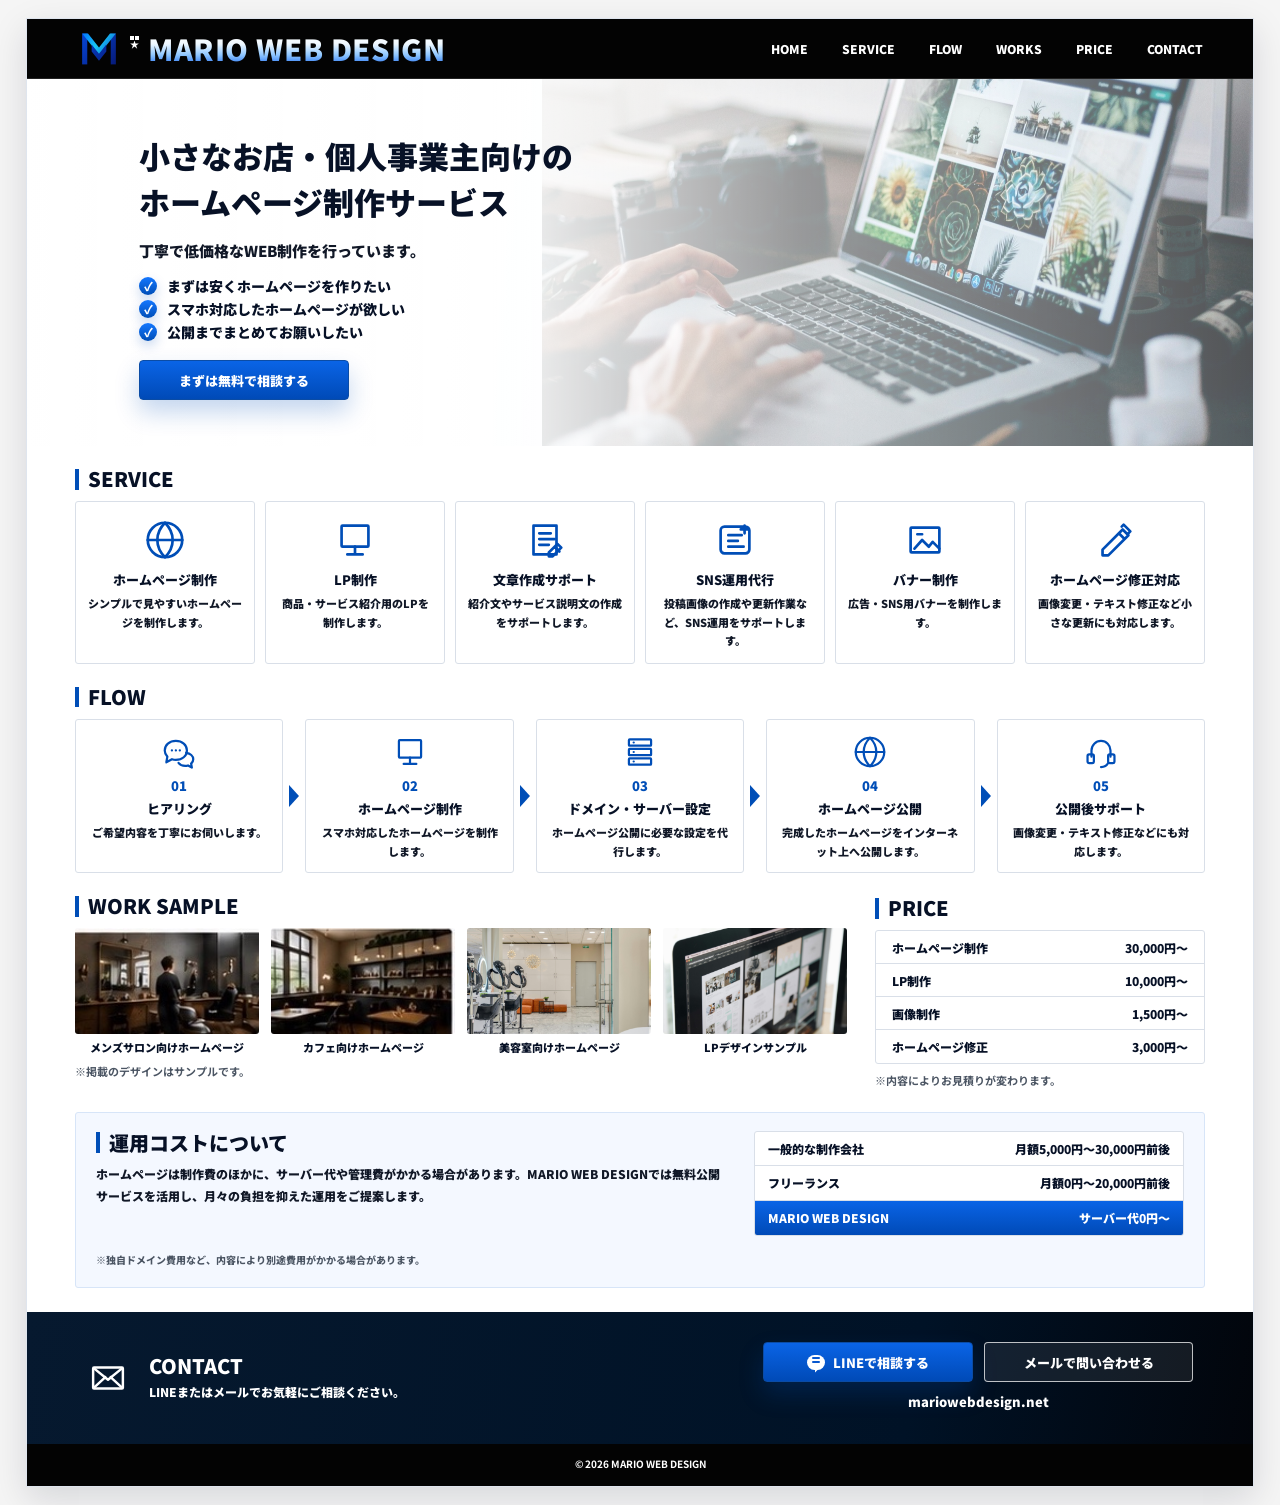
==== commit 4972bbf1: "Add files via upload" ====
--- a/index.html
+++ b/index.html
@@ -15,9 +15,10 @@
       href="https://fonts.googleapis.com/css2?family=Noto+Sans+JP:wght@500;700;900&display=swap"
       rel="stylesheet"
     />
-    <link rel="stylesheet" href="style.css?v=17" />
+    <link rel="stylesheet" href="style.css?v=18" />
+    <link rel="stylesheet" href="hero-bright-mockup.css?v=1" />
   </head>
-  <body>
+  <body class="bright-hero-mockup">
     <div class="page-shell">
       <header class="site-header">
         <a class="brand" href="#top" aria-label="MARIO WEB DESIGN ホーム">
@@ -66,7 +67,7 @@
           <img class="hero-bg" src="assets/hero-desk.jpg?v=4" alt="" />
           <div class="hero-copy">
             <h1 id="hero-title">小さなお店・個人事業主向けの<br />ホームページ制作サービス</h1>
-            <p>親子で運営する、丁寧で低価格なWEB制作を行っています。</p>
+            <p>丁寧で低価格なWEB制作を行っています。</p>
             <ul class="check-list">
               <li>まずは安くホームページを作りたい</li>
               <li>スマホ対応したホームページが欲しい</li>
@@ -206,6 +207,32 @@
             </dl>
             <p class="note">※内容によりお見積りが変わります。</p>
           </aside>
+        </section>
+
+        <section class="section cost-section" id="cost" aria-labelledby="cost-title">
+          <div class="cost-inner">
+            <div class="cost-copy">
+              <h2 id="cost-title">運用コストについて</h2>
+              <p>
+                ホームページは制作費のほかに、サーバー代や管理費がかかる場合があります。MARIO WEB DESIGNでは無料公開サービスを活用し、月々の負担を抑えた運用をご提案します。
+              </p>
+            </div>
+            <div class="cost-list" aria-label="月額費用の比較">
+              <div>
+                <span>一般的な制作会社</span>
+                <strong>月額5,000円〜30,000円前後</strong>
+              </div>
+              <div>
+                <span>フリーランス</span>
+                <strong>月額0円〜20,000円前後</strong>
+              </div>
+              <div class="is-highlight">
+                <span>MARIO WEB DESIGN</span>
+                <strong>サーバー代0円〜</strong>
+              </div>
+            </div>
+            <p class="cost-note">※独自ドメイン費用など、内容により別途費用がかかる場合があります。</p>
+          </div>
         </section>
 
         <section class="contact" id="contact" aria-labelledby="contact-title">
--- a/style.css
+++ b/style.css
@@ -521,6 +521,76 @@
 
 .price-list dd {
   white-space: nowrap;
+}
+
+.cost-section {
+  padding-top: 0;
+  padding-bottom: 24px;
+}
+
+.cost-inner {
+  display: grid;
+  grid-template-columns: minmax(0, 1fr) 430px;
+  gap: 16px 24px;
+  padding: 18px 20px;
+  background: #f4f8ff;
+  border: 1px solid #d7e5f8;
+  border-radius: 3px;
+}
+
+.cost-copy h2 {
+  margin-bottom: 8px;
+}
+
+.cost-copy p {
+  margin: 0;
+  color: #111827;
+  font-size: 12px;
+  font-weight: 900;
+  line-height: 1.85;
+}
+
+.cost-list {
+  overflow: hidden;
+  background: var(--white);
+  border: 1px solid var(--line);
+  border-radius: 3px;
+}
+
+.cost-list div {
+  display: flex;
+  align-items: center;
+  justify-content: space-between;
+  gap: 12px;
+  min-height: 34px;
+  padding: 7px 13px;
+  border-bottom: 1px solid var(--line);
+  color: #071126;
+  font-size: 12px;
+  font-weight: 900;
+}
+
+.cost-list div:last-child {
+  border-bottom: 0;
+}
+
+.cost-list strong {
+  font-size: 12px;
+  font-weight: 900;
+  white-space: nowrap;
+}
+
+.cost-list .is-highlight {
+  color: var(--white);
+  background: linear-gradient(180deg, #0a64e6, #004ab7);
+}
+
+.cost-note {
+  grid-column: 1 / -1;
+  margin: 0;
+  color: #4b5563;
+  font-size: 10px;
+  font-weight: 800;
 }
 
 .contact {
@@ -902,6 +972,37 @@
     font-size: 11px;
   }
 
+  .cost-section {
+    padding-bottom: 16px;
+  }
+
+  .cost-inner {
+    grid-template-columns: 1fr;
+    gap: 11px;
+    padding: 14px;
+  }
+
+  .cost-copy p {
+    font-size: 11px;
+    line-height: 1.75;
+  }
+
+  .cost-list div {
+    display: grid;
+    gap: 2px;
+    min-height: auto;
+    padding: 8px 11px;
+    font-size: 11px;
+  }
+
+  .cost-list strong {
+    font-size: 11px;
+  }
+
+  .cost-note {
+    font-size: 10px;
+  }
+
   .contact {
     grid-template-columns: 1fr;
     gap: 14px;
--- a/hero-bright-mockup.css
+++ b/hero-bright-mockup.css
@@ -0,0 +1,73 @@
+.bright-hero-mockup .hero {
+  min-height: 342px;
+  color: #071126;
+  background:
+    linear-gradient(90deg, #ffffff 0%, #f9fcff 42%, rgba(236, 246, 255, 0.72) 68%, rgba(255, 255, 255, 0.18) 100%),
+    #ffffff;
+}
+
+.bright-hero-mockup .hero::before {
+  background:
+    linear-gradient(90deg, #ffffff 0%, rgba(255, 255, 255, 0.96) 38%, rgba(255, 255, 255, 0.48) 63%, rgba(255, 255, 255, 0.1) 100%),
+    linear-gradient(180deg, rgba(255, 255, 255, 0.22), rgba(226, 240, 255, 0.28));
+}
+
+.bright-hero-mockup .hero-bg {
+  width: 58%;
+  object-position: center;
+  filter: brightness(1.12) contrast(1.06) saturate(1.04);
+}
+
+.bright-hero-mockup .hero-copy {
+  width: 58%;
+  min-height: 342px;
+  padding: 54px 54px 46px 112px;
+}
+
+.bright-hero-mockup .hero h1 {
+  color: #071126;
+  text-shadow: none;
+}
+
+.bright-hero-mockup .hero p {
+  color: #111827;
+}
+
+.bright-hero-mockup .check-list {
+  color: #071126;
+}
+
+.bright-hero-mockup .check-list li::before {
+  background: linear-gradient(180deg, #1477ff, #004eb7);
+  box-shadow: 0 5px 12px rgba(0, 78, 183, 0.22);
+}
+
+.bright-hero-mockup .primary-button {
+  box-shadow: 0 12px 24px rgba(0, 78, 183, 0.24);
+}
+
+@media (max-width: 820px) {
+  .bright-hero-mockup .hero {
+    min-height: 310px;
+  }
+
+  .bright-hero-mockup .hero::before {
+    background:
+      linear-gradient(90deg, rgba(255, 255, 255, 0.96) 0%, rgba(255, 255, 255, 0.88) 64%, rgba(255, 255, 255, 0.38) 100%);
+  }
+
+  .bright-hero-mockup .hero-bg {
+    width: 100%;
+    object-position: center bottom;
+    filter: brightness(1.04) contrast(1.04) saturate(1.04);
+  }
+
+  .bright-hero-mockup .hero-copy {
+    min-height: 310px;
+    padding: 25px 20px 22px;
+  }
+
+  .bright-hero-mockup .hero p {
+    color: #111827;
+  }
+}
